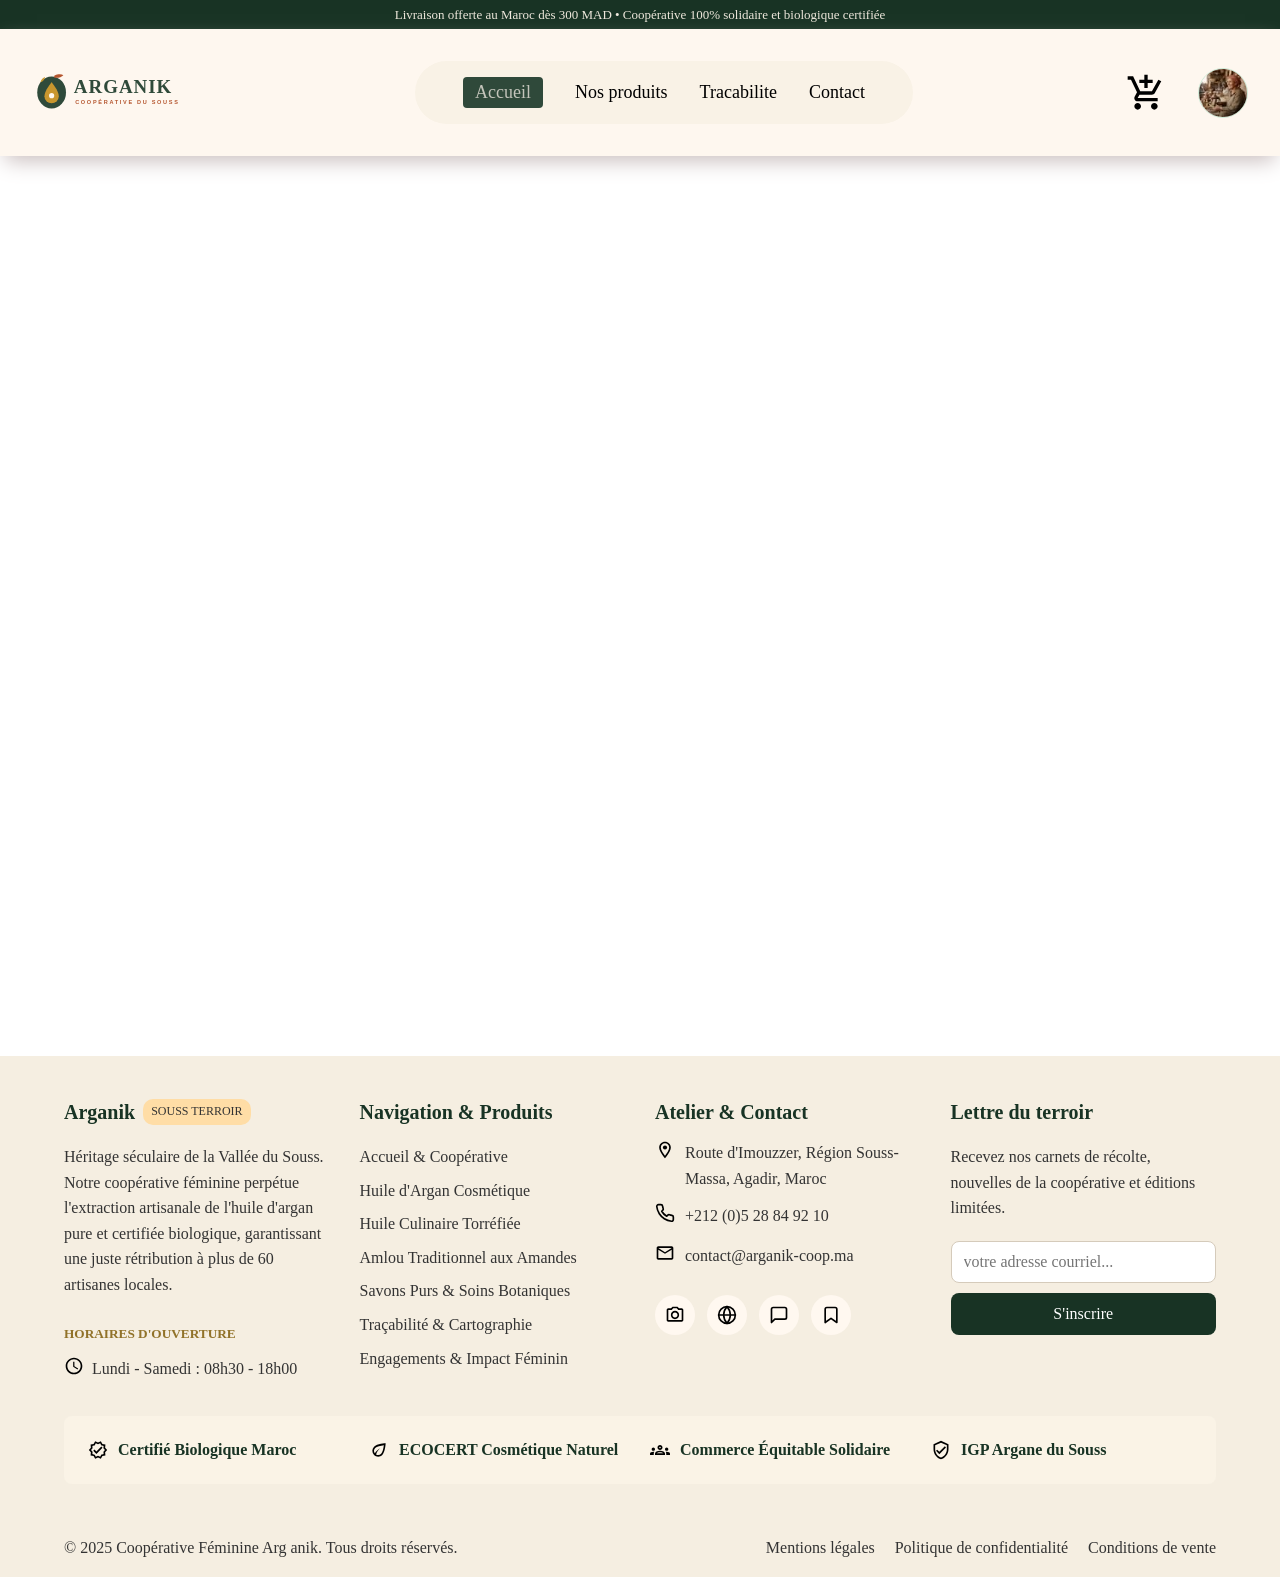
==== index.html @ 084a6b92 "Merge remote-tracking branch 'origin/develop' into feat/contact" ====
<!DOCTYPE html>
<html lang="en">

<head>
    <meta charset="UTF-8">
    <meta name="viewport" content="width=device-width, initial-scale=1.0">
    <title>ARGANIK</title>
    <link rel="stylesheet" href="/styles/style.css">
</head>

<body>
    <header>
        <p class="pub">Livraison offerte au Maroc dès 300 MAD • Coopérative 100% solidaire et biologique certifiée
        </p>
        <nav class="Navigation principale">

            <div class="logo"><a href="index.html"><img src="imgs/logo/arganik-logo.svg" alt="arganik-logo"></a>
            </div>
            <img class="btn-menu" src="icones/burgerMenu.png" alt="menu"></button>
            <ul class="menuPhone">
                <li class="lien-actif">Accueil</li>
                <li>Nos produits</li>
                <li>Tracabilite</li>
                <li>Contact</li>
            </ul>
            <ul class="menu">
                <li class="lien-actif">Accueil</li>
                <li>Nos produits</li>
                <li>Tracabilite</li>
                <li>Contact</li>
            </ul>
            <div class="nav-actions">
                <img class="painer" src="/icones/ajout-panier.svg" alt="panier">
                <img src="imgs/divers/avatar-utilisateur.jpg" alt="avatar-utilisateur" class="profile"></span>
            </div>
        </nav>
    </header>
    <main class="main-content">

    </main>














    <footer class="footer">
        <div class="parent">
            <div class="content-hero-footer">
                <div class="article-foot">
                    <div class="semi-hero-foot hero1 titre-article-foot">
                        <h3>Arganik</h3>
                        <span>SOUSS TERROIR</span>
                    </div>
                    <p>
                        Héritage séculaire de la Vallée du Souss. Notre coopérative féminine perpétue l'extraction
                        artisanale de l'huile d'argan pure et certifiée biologique, garantissant une juste rétribution à
                        plus de 60 artisanes locales.
                    </p>
                    <div class="article-pied">
                        <h5>HORAIRES D'OUVERTURE</h4>
                            <div class="footer-horaire">
                                <img src="./icones/horloge.svg" alt="horloge" class="icon">
                                <p>Lundi - Samedi : 08h30 - 18h00</p>
                            </div>
                    </div>
                </div>
                <div class="article-foot">
                    <div class="titre-article-foot">
                        <h3>Navigation & Produits</h3>
                    </div>
                    <ul>
                        <li>Accueil & Coopérative</li>
                        <li>Huile d'Argan Cosmétique</li>
                        <li>Huile Culinaire Torréfiée</li>
                        <li>Amlou Traditionnel aux Amandes</li>
                        <li>Savons Purs & Soins Botaniques</li>
                        <li>Traçabilité & Cartographie</li>
                        <li>Engagements & Impact Féminin</li>
                    </ul>
                </div>
                <div class="article-foot atelier-foot">
                    <div class="titre-article-foot">
                        <h3>Atelier & Contact</h3>
                    </div>
                    <div>
                        <span><img src="./icones/localisation.svg" alt="localisation" class="icon"></span>
                        <p>Route d'Imouzzer, Région Souss-Massa, Agadir, Maroc</p>
                    </div>
                    <div>
                        <span><img src="./icones/phone.svg" alt="telephone" class="icon"></span>
                        <p>+212 (0)5 28 84 92 10</p>
                    </div>
                    <div>
                        <span><img src="./icones/email.svg" alt="email" class="icon"></span>
                        <p>contact@arganik-coop.ma</p>
                    </div>
                    <ul class="article-pied icon-pied">
                        <li><img src="./icones/appareil-photo.svg" alt="appareil-photo"></li>
                        <li><img src="./icones/globe.svg" alt="monde"></li>
                        <li><img src="./icones/message-square.svg" alt="comment"></li>
                        <li><img src="./icones/save.svg" alt="enregistre"></li>
                    </ul>
                </div>
                <div class="article-foot">
                    <div class="titre-article-foot">
                        <h3>Lettre du terroir</h3>
                    </div>
                    <p>
                        Recevez nos carnets de récolte, nouvelles de la coopérative et éditions limitées.
                    </p>
                    <form class="form-footer article-pied">
                        <input type="text" name="text" id="text" placeholder="votre adresse courriel...">
                        <button>S'inscrire</button>
                    </form>
                </div>
            </div>
            <div class="content-medium">
                <div class="content-medium-content">
                    <img src="./icones/certifie.svg" alt="bouclier" class="icon">
                    <p>Certifié Biologique Maroc</p>
                </div>
                <div class="content-medium-content">
                    <img src="./icones/feuille-eco.svg" alt="feuille" class="icon">
                    <p>ECOCERT Cosmétique Naturel</p>
                </div>
                <div class="content-medium-content">
                    <img src="./icones/groupe.svg" alt="groupe" class="icon">
                    <p>Commerce Équitable Solidaire</p>
                </div>
                <div class="content-medium-content">
                    <img src="./icones/bouclier.svg" alt="certifier" class="icon">
                    <p>IGP Argane du Souss</p>
                </div>
            </div>
            <div class="content-pied">
                <div class="content-pied-haut">
                    © 2025 Coopérative Féminine Arg anik. Tous droits réservés.
                </div>
                <div class="content-pied-bas">
                    <p>Mentions légales</p>
                    <p>Politique de confidentialité</p>
                    <p>Conditions de vente</p>
                </div>
            </div>
        </div>
    </footer>
</body>
<script src="/script.js"></script>

</html>
---- styles/style.css ----
* {
    box-sizing: border-box;
    padding: 0;
    margin: 0;
    /* ne difinit pas un background-color ici car je me trouve un probleme de color dans le Footer  */
}

.pub {
    background-color: #183324;
    color: #eee8dc;
    text-align: center;
    font-size: small;
    padding-bottom: 0.5em;
    padding-top: 0.5em;

    @media (max-width:852px) {
        font-size: x-small;
    }
}

.Navigation {
    position: sticky;
    background-color: #fef7ef;
    display: flex;
    padding: 2em;
    justify-content: space-between;
    align-items: center;
    box-shadow: 0px 10px 20px -5px rgb(202, 191, 191);

    @media (max-width:845px) {
        padding: 1rem;
    }
}

.logo {
    align-self: center;

}

.logo>a>img {
    width: 170px;

    @media (max-width:852px) {
        width: 100px;
    }
}

.menu {
    background-color: #f9f2e6;
    padding: 1rem 3rem 1rem 3rem;
    display: flex;
    list-style-type: none;
    gap: 2rem;
    border-radius: 10rem;

    @media (max-width:632px) {
        display: none;
    }
}

.menu li {
    background-color: #f9f2e6;
    display: flex;
    align-items: center;
    font-size: large;

    @media (max-width:852px) {
        font-size: small;
    }
}

.menu .lien-actif {
    background-color: #2f493a;
    color: #c4c5bb;
    padding: 5px;
    padding-inline: 12px;
    border-radius: 4px;
}

.profile {
    border: 1px #ceead6 solid;
    width: 50px;
    border-radius: 50px;

    @media (max-width:852px) {
        width: 40px;
    }
}

nav div {
    display: flex;
    gap: 2rem;

    @media (max-width:852px) {
        gap: 1rem;
    }
}

div>img {
    width: 40px;

    @media (max-width:852px) {
        width: 20px;
    }
}

.menuPhone {
    list-style: none;
    text-align: start;
    display: none;
    background-color: #fef7ef;
    position: fixed;
    right: 20px;
    top: 90px;
}

.menuPhone>li {
    padding: 4px;
}

.menuPhone.active {
    display: block;
}

.nav-actions {
    @media (max-width:632px) {
        display: none;
    }
}

.btn-menu {
    display: none;

    @media (max-width:632px) {
        display: block;
        width: 30px;
        cursor: pointer;
    }

}




/* Footer ----------------------------------------------  */

.footer {
    width: 100%;
    background-color: #f5eee1;
    color: #333;
    padding: 40px 5% 20px;
}

.footer .parent {
    width: 100%;
    max-width: 1400px;
    margin: 0 auto;
}



.content-hero-footer {
    display: grid;
    grid-template-columns: repeat(4, minmax(0, 1fr));
    gap: 30px;
    width: 100%;
    line-height: 1.6;
}

.content-hero-footer .article-foot {
    min-width: 0;
}

.titre-article-foot {
    margin-bottom: 16px;
}

.titre-article-foot h3 {
    color: #183324;
    font-size: 20px;
}

.article-foot p {
    overflow-wrap: anywhere;
}



.content-hero-footer .article-foot .hero1 {
    display: flex;
    align-items: center;
    flex-wrap: wrap;
    gap: 8px;
    margin-bottom: 16px;
}

.hero1 h3 {
    color: #183324;
}

.content-hero-footer .article-foot .hero1 span {
    display: inline-block;
    background-color: #ffdda6;
    padding: 3px 8px;
    border-radius: 10px;
    font-size: 12px;
}


.article-pied {
    display: flex;
    flex-wrap: wrap;
    gap: 12px;
    margin-top: 25px;
}

.article-pied h5 {
    width: 100%;
    color: #917229;
}

.footer-horaire {
    display: flex;
    align-items: flex-start;
    gap: 8px;
}

.footer-horaire p {
    min-width: 0;
}



.article-foot ul {
    list-style: none;
}

.article-foot ul li {
    margin-bottom: 8px;
}


.atelier-foot div {
    display: flex;
    align-items: flex-start;
    gap: 10px;
    margin-bottom: 12px;
}

.atelier-foot span {
    flex-shrink: 0;
}

.atelier-foot p {
    overflow-wrap: anywhere;
}

.footer .icon {
    width: 20px;
    height: 20px;
    flex-shrink: 0;
}


.article-foot .icon-pied {
    display: flex;
    flex-wrap: wrap;
    gap: 12px;
}

.article-foot .icon-pied li {
    display: flex;
    align-items: center;
    justify-content: center;
    margin: 0;
    padding: 10px;
    background-color: #fff8f0;
    border-radius: 50%;
}

.article-foot .icon-pied img {
    display: block;
    width: 20px;
    height: 20px;
}



.article-foot .form-footer {
    display: flex;
    flex-direction: column;
    gap: 10px;
    margin-top: 20px;
}

.article-foot .form-footer input,
.article-foot .form-footer button {
    width: 100%;
    min-width: 0;
    height: 42px;
    border-radius: 8px;
    font: inherit;
}

.article-foot .form-footer input {
    padding: 0 12px;
    border: 1px solid #d5cbbb;
    background-color: #fff;
    outline: none;
    text-align: left;
}

.article-foot .form-footer input:focus {
    outline: 2px solid #183324;
    outline-offset: 2px;
}

.article-foot .form-footer button {
    border: none;
    background-color: #183324;
    color: white;
    cursor: pointer;
}

.article-foot .form-footer button:hover {
    background-color: #274b35;
}



.content-medium {
    display: grid;
    grid-template-columns: repeat(4, minmax(0, 1fr));
    gap: 20px;
    align-items: center;
    width: 100%;
    margin: 35px 0;
    padding: 24px;
    background-color: #faf3e6;
    border-radius: 8px;
}

.content-medium-content {
    display: flex;
    align-items: center;
    gap: 10px;
    color: #183324;
    font-weight: bold;
    min-width: 0;
}

.content-medium-content p {
    min-width: 0;
    overflow-wrap: anywhere;
}


.content-pied {
    display: flex;
    align-items: center;
    justify-content: space-between;
    flex-wrap: wrap;
    gap: 20px;
    width: 100%;
    padding-top: 20px;
}

.content-pied-haut {
    min-width: 0;
}

.content-pied-bas {
    display: flex;
    justify-content: flex-end;
    flex-wrap: wrap;
    gap: 12px 20px;
}

.content-pied-bas p {
    cursor: pointer;
}


@media (max-width: 1023px) {
    .content-hero-footer {
        grid-template-columns: repeat(2, minmax(0, 1fr));
        gap: 35px 25px;
    }

    .content-medium {
        grid-template-columns: repeat(2, minmax(0, 1fr));
    }

    .content-pied {
        align-items: flex-start;
        flex-direction: column;
    }

    .content-pied-bas {
        justify-content: flex-start;
    }
}



@media (max-width: 767px) {
    .footer {
        padding: 30px 5% 20px;
    }

    .content-hero-footer {
        grid-template-columns: minmax(0, 1fr);
        gap: 30px;
    }

    .content-hero-footer .article-foot {
        width: 100%;
    }

    .content-medium {
        grid-template-columns: minmax(0, 1fr);
        gap: 20px;
        margin: 30px 0;
        padding: 20px;
    }

    .content-pied-bas {
        flex-direction: column;
        gap: 12px;
    }
}


@media (max-width: 479px) {
    .footer {
        padding: 25px 16px 20px;
    }

    .content-hero-footer {
        gap: 25px;
    }

    .titre-article-foot h3 {
        font-size: 18px;
    }

    .content-medium {
        padding: 16px;
    }

    .content-medium-content {
        align-items: flex-start;
        font-size: 14px;
    }

    .content-pied {
        font-size: 13px;
    }

    .article-foot .icon-pied {
        gap: 10px;
    }
}


/* main */

.main-content {
    height: 100vh;
}
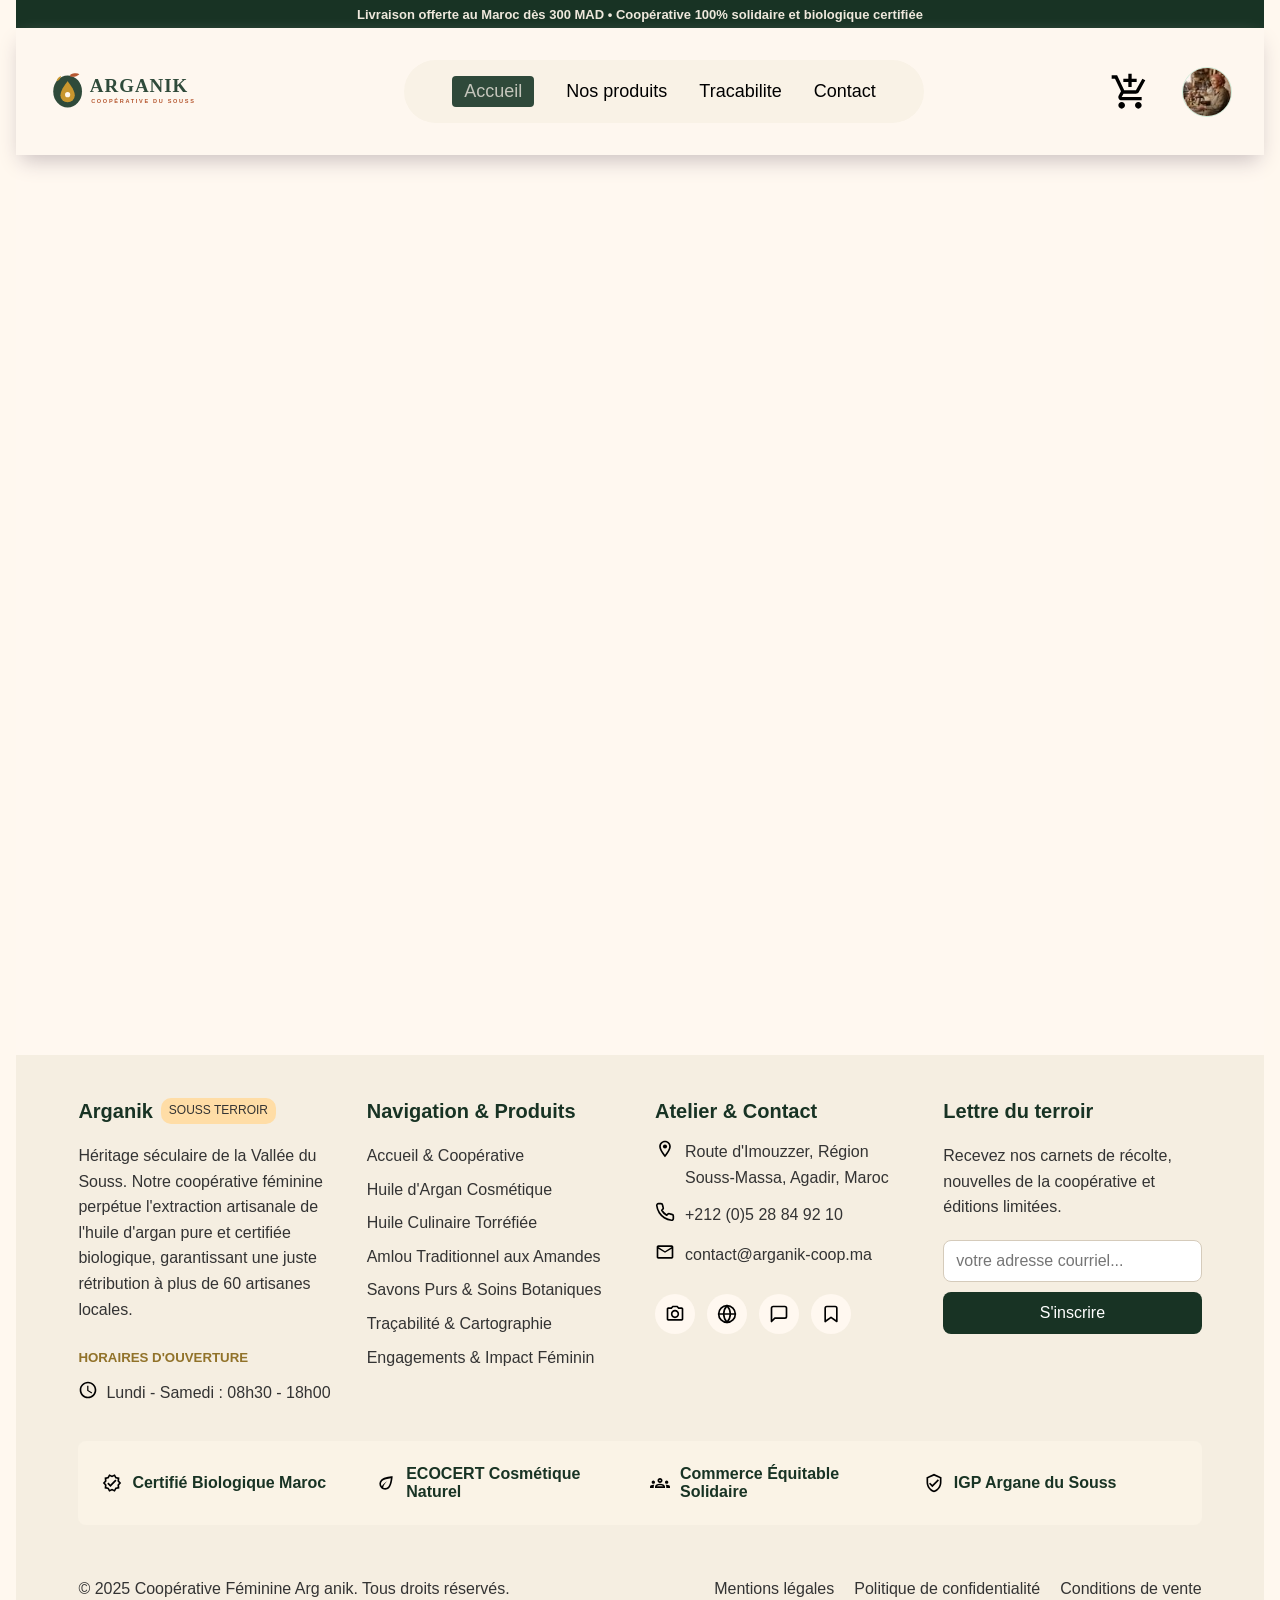
==== commit a24156e9: "Merge pull request #8 from usefexe/feat/produit Feat/produit" ====
--- a/index.html
+++ b/index.html
@@ -22,6 +22,8 @@
                 <li>Nos produits</li>
                 <li>Tracabilite</li>
                 <li>Contact</li>
+                <li>Profile</li>
+                <li>Panier</li>
             </ul>
             <ul class="menu">
                 <li class="lien-actif">Accueil</li>
--- a/styles/style.css
+++ b/styles/style.css
@@ -2,13 +2,25 @@
     box-sizing: border-box;
     padding: 0;
     margin: 0;
+    font-family: "Playfair Display", serif;
+    font-family: "Plus Jakarta Sans", sans-serif;
     /* ne difinit pas un background-color ici car je me trouve un probleme de color dans le Footer  */
+}
+
+body {
+    background-color: #fff8ef;
+    ;
+    display: flex;
+    padding-inline: 1rem;
+    flex-direction: column;
 }
 
 .pub {
     background-color: #183324;
     color: #eee8dc;
     text-align: center;
+    font-family: "Plus Jakarta Sans", sans-serif;
+    font-weight: 600;
     font-size: small;
     padding-bottom: 0.5em;
     padding-top: 0.5em;
@@ -20,6 +32,9 @@
 
 .Navigation {
     position: sticky;
+    font-family: "Plus Jakarta Sans", sans-serif;
+    font-weight: 500;
+    top: 0;
     background-color: #fef7ef;
     display: flex;
     padding: 2em;
@@ -107,6 +122,7 @@
 .menuPhone {
     list-style: none;
     text-align: start;
+    font-family: "Plus Jakarta Sans", sans-serif;
     display: none;
     background-color: #fef7ef;
     position: fixed;
@@ -140,7 +156,862 @@
 }
 
 
-
+/*styleing of produit.html*/
+main {
+    display: grid;
+    grid-template-columns: 1fr 1fr;
+    padding-inline: 1rem;
+    background-color: #fff8f0;
+}
+
+.link {
+    background-color: #fff8f0;
+}
+
+.link>ol {
+    padding: 1rem;
+    display: flex;
+    font-size: small;
+    font-family: "Plus Jakarta Sans", sans-serif;
+    font-weight: 800;
+    flex-wrap: wrap;
+    align-items: center;
+    list-style: none;
+    gap: 2rem;
+}
+
+.link>ol>li {
+    display: inline-flex;
+    align-items: center;
+}
+
+.link>ol>li>a {
+    color: #2d4436;
+    text-decoration: inherit;
+    cursor: pointer;
+    display: inline-flex;
+    align-items: center;
+    gap: 1px;
+}
+
+.link>ol>li>img {
+    width: 5px;
+    height: auto;
+    display: block;
+}
+
+.link li:not(:last-child)::after {
+    content: "/";
+    color: #95a5a6;
+    font-size: 16px;
+    pointer-events: none;
+    margin-left: 0.3rem;
+}
+
+.image-de-produit {
+    display: flex;
+    width: 100%;
+    flex-direction: column;
+    padding: 1rem;
+    padding-inline: 1.5rem;
+
+}
+
+.argane-img {
+    object-fit: cover;
+    width: 86%;
+    height: 600px;
+    border-radius: 8px;
+}
+
+.image-de-produit .first {
+    display: flex;
+    position: absolute;
+    top: 240px;
+    left: 48px;
+    justify-content: space-evenly;
+    background-color: #e8e7e5;
+    align-items: center;
+    font-size: small;
+    font-family: "Plus Jakarta Sans", sans-serif;
+    font-weight: bold;
+    width: 10rem;
+    padding: 4px;
+    border-radius: 5rem;
+}
+
+.image-de-produit div>.starImg {
+    background-color: #e8e7e5;
+    width: 20px;
+}
+
+.produits {
+    margin-bottom: 3rem;
+    background-color: #fff8ef;
+}
+
+.produits>.image-de-produit>button {
+    position: relative;
+    display: flex;
+    align-items: center;
+    justify-content: center;
+    margin: 0;
+    padding: 10px;
+    bottom: 50px;
+    left: 480px;
+    background-color: white;
+    font-size: xx-small;
+    width: 2.4rem;
+    border-radius: 50%;
+    border: none;
+}
+
+.produits>.image-de-produit>button>img {
+    width: 20px;
+    background-color: white;
+}
+
+article>div {
+    font-size: small;
+    font-family: "Plus Jakarta Sans", sans-serif;
+    display: flex;
+    justify-content: flex-start;
+    gap: 0.5rem;
+    padding: 0.5em;
+}
+
+article>div>#tag {
+    padding: 2px;
+    padding-inline: 10px;
+    background-color: #e8e4db;
+    color: #304739;
+    border-radius: 10px;
+}
+
+article>div>#tag--primary {
+    padding: 2px;
+    padding-inline: 10px;
+    background-color: #ebe0cb;
+    color: #886615;
+    border-radius: 10px;
+}
+
+article>div>#tag--highlight {
+    padding: 2px;
+    padding-inline: 10px;
+    background-color: #e8e4db;
+    color: #1d3829;
+    border-radius: 10px;
+}
+
+article>h1 {
+    font-family: "Playfair Display", serif;
+    color: #183324;
+    padding: 0.5rem;
+    padding-top: 2rem;
+    font-size: 45px;
+}
+
+.rating {
+    display: flex;
+    align-items: center;
+}
+
+article>.rating {
+    display: flex;
+    gap: 1rem;
+}
+
+article>.rating>p {
+    font-family: "Plus Jakarta Sans", sans-serif;
+    font-size: medium;
+    color: #1a3425;
+    text-decoration: underline;
+}
+
+article>.rating>span {
+    padding: 3px;
+    border-radius: 50%;
+    background-color: #c1c8c1;
+}
+
+article>.rating>article>.rating>img {
+    width: 20px;
+}
+
+article>.rating>div>.etoile {
+    display: inline-block;
+    width: 20px;
+    height: 20px;
+    flex-shrink: 0;
+    width: 22px;
+    background-color: #886615;
+    -webkit-mask: url('/icones/etoile.svg') no-repeat center / contain;
+    mask: url('/icones/etoile.svg') no-repeat center / contain;
+}
+
+article>.rating>div>.etoile-demi {
+    display: inline-block;
+    width: 20px;
+    height: 20px;
+    flex-shrink: 0;
+    width: 22px;
+    background-color: #886615;
+    -webkit-mask: url('/icones/etoile-demi.svg') no-repeat center / contain;
+    mask: url('/icones/etoile-demi.svg') no-repeat center / contain;
+}
+
+article>.rating>div>.feuille-eco {
+    background-color: #1a3425;
+    -webkit-mask: url('/icones/feuille-eco.svg') no-repeat center / contain;
+    mask: url('/icones/feuille-eco.svg') no-repeat center / contain;
+}
+
+article>.rating>div {
+    display: flex;
+    justify-content: start;
+}
+
+article>.rating>div>p {
+    font-weight: 600;
+    font-size: medium;
+}
+
+.produits>article>.prix-card {
+    display: flex;
+    flex-direction: column;
+    margin-top: 1rem;
+    padding-inline: 1rem;
+    padding-top: 1rem;
+    padding-bottom: 1rem;
+    background-color: #f4ede1;
+    max-width: 40rem;
+    border-radius: 5%;
+}
+
+.produits>article>.prix-card>.prix-number {
+    display: flex;
+    justify-content: space-between;
+}
+
+.produits>article>.prix-card>.prix-number>div {
+    display: flex;
+    gap: 0.3rem;
+}
+
+.produits>article>.prix-card>.prix-number>div>h3 {
+    font-family: "Playfair Display", serif;
+    align-self: flex-end;
+    font-size: 40px;
+    color: #183324;
+}
+
+.produits>article>.prix-card>.prix-number>div>p {
+    font-size: 18px;
+    align-self: flex-end;
+}
+
+.produits>article>.prix-card>.prix-number>div>span+p {
+    font-size: 15px;
+}
+
+.produits>article>.prix-card>.prix-number>.stock>span {
+    display: inline-flex;
+    padding: 4px;
+    background-color: #183324;
+    border-radius: 50%;
+}
+
+.produits>article>.prix-card>.prix-number>.stock {
+    gap: 0.5rem;
+    display: inline-flex;
+    padding: 1rem;
+
+    border-radius: 40%;
+    display: flex;
+    align-items: center;
+    background-color: #cae9d4;
+}
+
+.produits>article>.prix-card>p {
+    font-weight: 600;
+    font-size: 15px;
+}
+
+article>p {
+    font-size: 21px;
+    margin-top: 1rem;
+    margin-bottom: 1rem;
+    max-width: 37rem;
+    line-height: 2rem;
+}
+
+.selected-capacity {
+    display: flex;
+    justify-content: space-between;
+    padding-right: 3.5rem;
+    font-size: small;
+}
+
+.selected-capacity>p {
+    font-weight: bold;
+    color: #1a3526;
+}
+
+.selected-capacity>p+p {
+    color: #7e5a04;
+}
+
+article>.volume-picker {
+    text-align: center;
+    font-size: medium;
+    font-weight: 600;
+    display: grid;
+    grid-template-columns: repeat(3, 1fr);
+}
+
+.prix-card {
+    font-weight: 300;
+}
+
+article>.volume-picker>div {
+    background-color: #f9f2e6;
+    display: flex;
+    flex-direction: column;
+    gap: 4px;
+    color: #201d16;
+    padding: 1rem;
+    border-radius: 8px;
+}
+
+article>.volume-picker>#line-active {
+    color: #93b09c;
+    background-color: #2f493a;
+}
+
+article>.zone-achat {
+    display: grid;
+    grid-template-columns: repeat(2, 20em 1fr);
+    grid-template-rows: repeat(2, 1fr);
+}
+
+article>.zone-achat>.quantity-input {
+    display: flex;
+    justify-content: space-between;
+    gap: 2rem;
+    align-items: center;
+    padding: 0.8rem;
+    border-radius: 8px;
+}
+
+article>.zone-achat>.quantity-input {
+    font-size: medium;
+    background-color: #f9f2e6;
+    display: flex;
+    align-items: center;
+}
+
+.quantity-input>img,
+.quick-buy-btn>img,
+.livraison>img,
+.verre-anti-UV>img,
+.impact-solidaire>img {
+    width: 30px;
+}
+
+article>.zone-achat>.purchase-button {
+    font-weight: 400;
+    grid-column: 3 span;
+    background-color: #2f493a;
+    color: #90ad99;
+    display: flex;
+    align-items: center;
+    justify-content: center;
+    gap: 1rem;
+    font-size: medium;
+    border-radius: 8px;
+}
+
+article>.zone-achat>.purchase-button>img {
+    width: 25px;
+}
+
+.quick-buy-btn {
+    display: flex;
+    align-items: center;
+    font-weight: 600;
+    font-size: medium;
+    justify-content: center;
+    gap: 1em;
+    grid-column: 4 span;
+    background-color: #ede6db;
+    border-radius: 8px;
+    margin-top: 0.5em;
+}
+
+.carte-argument {
+    margin-top: 1.2rem;
+    grid-column: span 4;
+    display: grid;
+    column-gap: 1rem;
+    grid-template-columns: repeat(3, 1fr);
+}
+
+.carte-argument>.livraison {
+    background-color: #f9f2e6;
+    font-weight: 600;
+    color: #26231b;
+    font-size: small;
+    padding-top: 1rem;
+    padding-bottom: 1rem;
+    display: flex;
+    align-items: center;
+    justify-content: center;
+    gap: 0.5rem;
+    border-radius: 8px;
+}
+
+.carte-argument>.livraison>div>p+p,
+.carte-argument>.verre-anti-UV>div>p+p,
+.carte-argument>.impact-solidaire>div>p+p {
+    color: #b6b2aa;
+}
+
+.carte-argument>.verre-anti-UV {
+    background-color: #f9f2e6;
+    font-weight: 600;
+    color: #26231b;
+    font-size: small;
+    padding: 1rem;
+    display: flex;
+    align-items: center;
+    justify-content: center;
+    gap: 0.5rem;
+    border-radius: 8px;
+}
+
+.carte-argument>.impact-solidaire {
+    background-color: #f9f2e6;
+    font-weight: 600;
+    color: #26231b;
+    font-size: small;
+    padding: 1rem;
+    display: flex;
+    align-items: center;
+    justify-content: center;
+    gap: 0.5rem;
+    border-radius: 8px;
+}
+
+.image-de-produit>.gallery-card {
+    width: inherit;
+    max-width: 100px;
+    position: relative;
+    top: 1px;
+    left: 0px;
+}
+
+.image-de-produit>.gallery-card>img {
+    object-fit: cover;
+    width: 130px;
+    height: 120px;
+    border-radius: 8px;
+    opacity: 0.5;
+}
+
+.gallery-card>.hoverImg {
+    border: 2px #2f493a solid;
+    opacity: 0.8;
+}
+
+.passeport-terroir {
+    padding-left: 1rem;
+    margin-top: 1rem;
+    width: 34rem;
+    background-color: #e7e7e7;
+    display: grid;
+    grid-template-columns: 1fr;
+    grid-template-rows: repeat(3, 1fr);
+    border-radius: 12px;
+}
+
+.passeport-para {
+    display: flex;
+    justify-content: space-between;
+    grid-column: 1/1;
+}
+
+.passeport-para>p {
+    align-self: center;
+    padding: 4px;
+    border-radius: 12px;
+    background-color: #a7a7a7;
+    color: #222222;
+}
+
+.bloc-critere {
+    display: grid;
+    font-size: small;
+    grid-template-columns: repeat(2, 1fr);
+    gap: 1rem;
+    grid-column: 1/1;
+    grid-row: 2/2;
+}
+
+.bloc-critere>div>p+p {
+    color: #8a8a8a;
+}
+
+.passeport-para>div {
+    display: flex;
+    gap: 0.2rem;
+    align-items: center;
+    font-size: small;
+}
+
+.passeport-para>div>img {
+    width: 20px;
+}
+
+.meta-footer {
+    position: relative;
+    display: flex;
+    justify-content: space-between;
+    align-items: center;
+    width: 100%;
+    padding-right: 80px;
+    overflow: hidden;
+    font-size: small;
+}
+
+.meta-footer__link {
+    display: flex;
+    align-items: center;
+    gap: 8px;
+    text-decoration: none;
+    color: #000000;
+    font-weight: 500;
+}
+
+.star {
+    position: absolute;
+    bottom: -30px;
+    right: -5px;
+    width: 120px;
+    height: 120px;
+    opacity: 0.12;
+    pointer-events: none;
+    z-index: 1;
+}
+
+.meta-footer__source,
+.meta-footer__link {
+    position: relative;
+    z-index: 2;
+}
+
+.guide-accordion {
+    border-radius: 8px;
+    margin-bottom: 3rem;
+    padding-top: 2rem;
+    padding-bottom: 2rem;
+    padding-inline: 2rem;
+    background-color: #f9f2e6;
+}
+
+.guide-accordion>p,
+.feedback-grid>div>p,
+.header-titles>p {
+    margin-bottom: 0.8rem;
+    color: #815d09;
+    font-size: 12px;
+    font-weight: 600;
+    font-family: "Plus Jakarta Sans", sans-serif;
+}
+
+.guide-accordion>h4,
+.feedback-grid>div>h4,
+.header-titles>h4 {
+    color: #183324;
+    font-size: medium;
+    font-weight: 600;
+    font-family: "Plus Jakarta Sans", sans-serif;
+}
+
+.accordion-content {
+    display: grid;
+    grid-template-rows: 70px 50px 1fr;
+    background-color: #e1e1e1;
+    margin-top: 2rem;
+    border-radius: 12px;
+    padding-inline: 1rem;
+}
+
+.accordion-button {
+    padding-inline: 1rem;
+    display: flex;
+    align-items: center;
+    justify-content: space-between;
+}
+
+.accordion-button>div {
+    font-weight: 600;
+    display: flex;
+    gap: 0.3rem;
+    line-height: 1;
+}
+
+.accordion-content>p {
+    padding-left: 1rem;
+    font-family: "Plus Jakarta Sans", sans-serif;
+    width: 62rem;
+    color: #616161;
+}
+
+.cards-grid {
+    display: grid;
+    grid-template-columns: repeat(3, 1fr);
+    gap: 1rem;
+    padding: 1rem;
+}
+
+.cards-grid>div {
+    padding: 1.2rem;
+    background-color: #ffffff;
+    border-radius: 8px;
+    margin-bottom: 1rem;
+}
+
+.cards-grid>div>h5 {
+    font-size: medium;
+    margin-bottom: 1rem;
+}
+
+.accordion-item {
+    display: flex;
+    flex-direction: column;
+    gap: 1rem;
+    background-color: #e1e1e1;
+}
+
+.accordion-header {
+    display: flex;
+    justify-content: space-between;
+    margin-top: 1rem;
+    background-color: #e1e1e1;
+    padding: 1rem;
+    padding-left: 2rem;
+    border-radius: 12px;
+}
+
+.accordion-header>div {
+    display: flex;
+    align-items: center;
+    gap: 0.3rem;
+}
+
+.feedback-grid {
+    display: flex;
+    justify-content: space-between;
+    padding: 2rem;
+}
+
+#depose-comment {
+    display: flex;
+    align-items: center;
+    gap: 0.4rem;
+    background: #ede6db;
+    padding: 0.3rem;
+    border-radius: 12px;
+}
+
+#depose-comment>i {
+    padding-left: 0.3rem;
+}
+
+#depose-comment>p {
+    margin-bottom: 0;
+    padding-inline: 0.4rem;
+    color: #2a4234;
+    align-self: center;
+    font-size: small;
+    font-weight: 600;
+}
+
+.reviews-grid {
+    display: flex;
+    gap: 1rem;
+    flex-direction: row;
+    margin-bottom: 4rem;
+}
+
+.review-card {
+    background-color: #f9f2e6;
+    display: grid;
+    grid-template-rows: 40px 50px 120px;
+    padding-inline: 2rem;
+    border-radius: 12px;
+    padding-bottom: 1rem;
+    padding-top: 1rem;
+}
+
+.review-card>#five-star {
+    display: flex;
+    align-items: center;
+    justify-content: space-between;
+}
+
+.review-card>#five-star>div {
+    color: #7c5700;
+}
+
+.review-card>h4 {
+    font-size: x-large;
+    font-family: "Playfair Display", serif;
+}
+
+.review-card>p {
+    width: 23rem;
+}
+
+.review-card-footer {
+    display: flex;
+    justify-content: space-between;
+    background-color: #f6efe3;
+    padding: 1rem;
+    border-radius: 12px;
+}
+
+.profil-reviews {
+    display: flex;
+    align-items: center;
+    gap: 0.4rem;
+}
+
+#achat {
+    align-self: center;
+    background-color: #cae9d4;
+    color: #405c4a;
+    font-size: x-small;
+    display: flex;
+    align-items: center;
+    gap: 0.4rem;
+    border-radius: 24px;
+    padding: 0.4rem;
+}
+
+.profil-reviews>span {
+    padding: 1rem;
+    background-color: #ffdda7;
+    color: #33230a;
+    border-radius: 50%;
+}
+
+.profil-reviews>div>h5 {
+    font-size: medium;
+}
+
+.profil-reviews>div>p {
+    font-size: x-small;
+}
+
+.related-products-header {
+
+    padding-inline: 1rem;
+    display: flex;
+    justify-content: space-between;
+}
+
+.header-titles {
+    display: flex;
+    flex-direction: column;
+    gap: 0.3rem;
+}
+
+.catalog-link {
+    align-items: center;
+    display: flex;
+    gap: 0.7rem;
+}
+
+.related-products-section {
+    display: grid;
+    grid-template-rows: 100px 1fr;
+    margin-bottom: 5rem;
+}
+
+.products-grid {
+    display: flex;
+    justify-content: space-around;
+}
+
+.product-grid {
+    position: inherit;
+    margin-top: 2rem;
+    display: flex;
+    flex-direction: column;
+}
+
+.product-grid>span {
+    position: absolute;
+    left: 23px;
+    top: 167rem;
+    font-size: x-small;
+    font-weight: 600;
+    padding: 0.2rem;
+    border-radius: 12px;
+    background-color: #a7b6cf;
+    color: #384760;
+}
+
+.product-grid>img {
+    object-fit: cover;
+    width: 300px;
+    height: 240px;
+    border-radius: 12px 12px 0px 0px;
+}
+
+.product-info {
+    background-color: #e7e7e7;
+    display: grid;
+    grid-template-rows: 50px 1fr 1fr 1fr;
+    width: 300px;
+    padding-inline: 1rem;
+    padding-bottom: 1rem;
+    border-radius: 0px 0px 12px 12px;
+}
+
+.product-info>p {
+    font-size: 15px;
+    font-weight: 300;
+    align-self: center;
+}
+
+.product-info>h3 {
+    padding: 0.2rem;
+    font-family: "Playfair Display", serif;
+}
+
+.product-info>.prix-info {
+    display: flex;
+    justify-content: space-between;
+    align-items: center;
+    border-radius: 12px 12px 12px  12px;
+}
+
+.product-info>.prix-info>span {
+    align-self: center;
+    background-color: #3a3a3a;
+    color: #a2a2a2;
+    padding: 0.6rem;
+    border-radius: 50%;
+}
+
+.product-info>.prix-info>p {
+    font-weight: 800;
+    font-size: medium;
+
+}
 
 /* Footer ----------------------------------------------  */
 
@@ -156,8 +1027,6 @@
     max-width: 1400px;
     margin: 0 auto;
 }
-
-
 
 .content-hero-footer {
     display: grid;
@@ -183,8 +1052,6 @@
 .article-foot p {
     overflow-wrap: anywhere;
 }
-
-
 
 .content-hero-footer .article-foot .hero1 {
     display: flex;
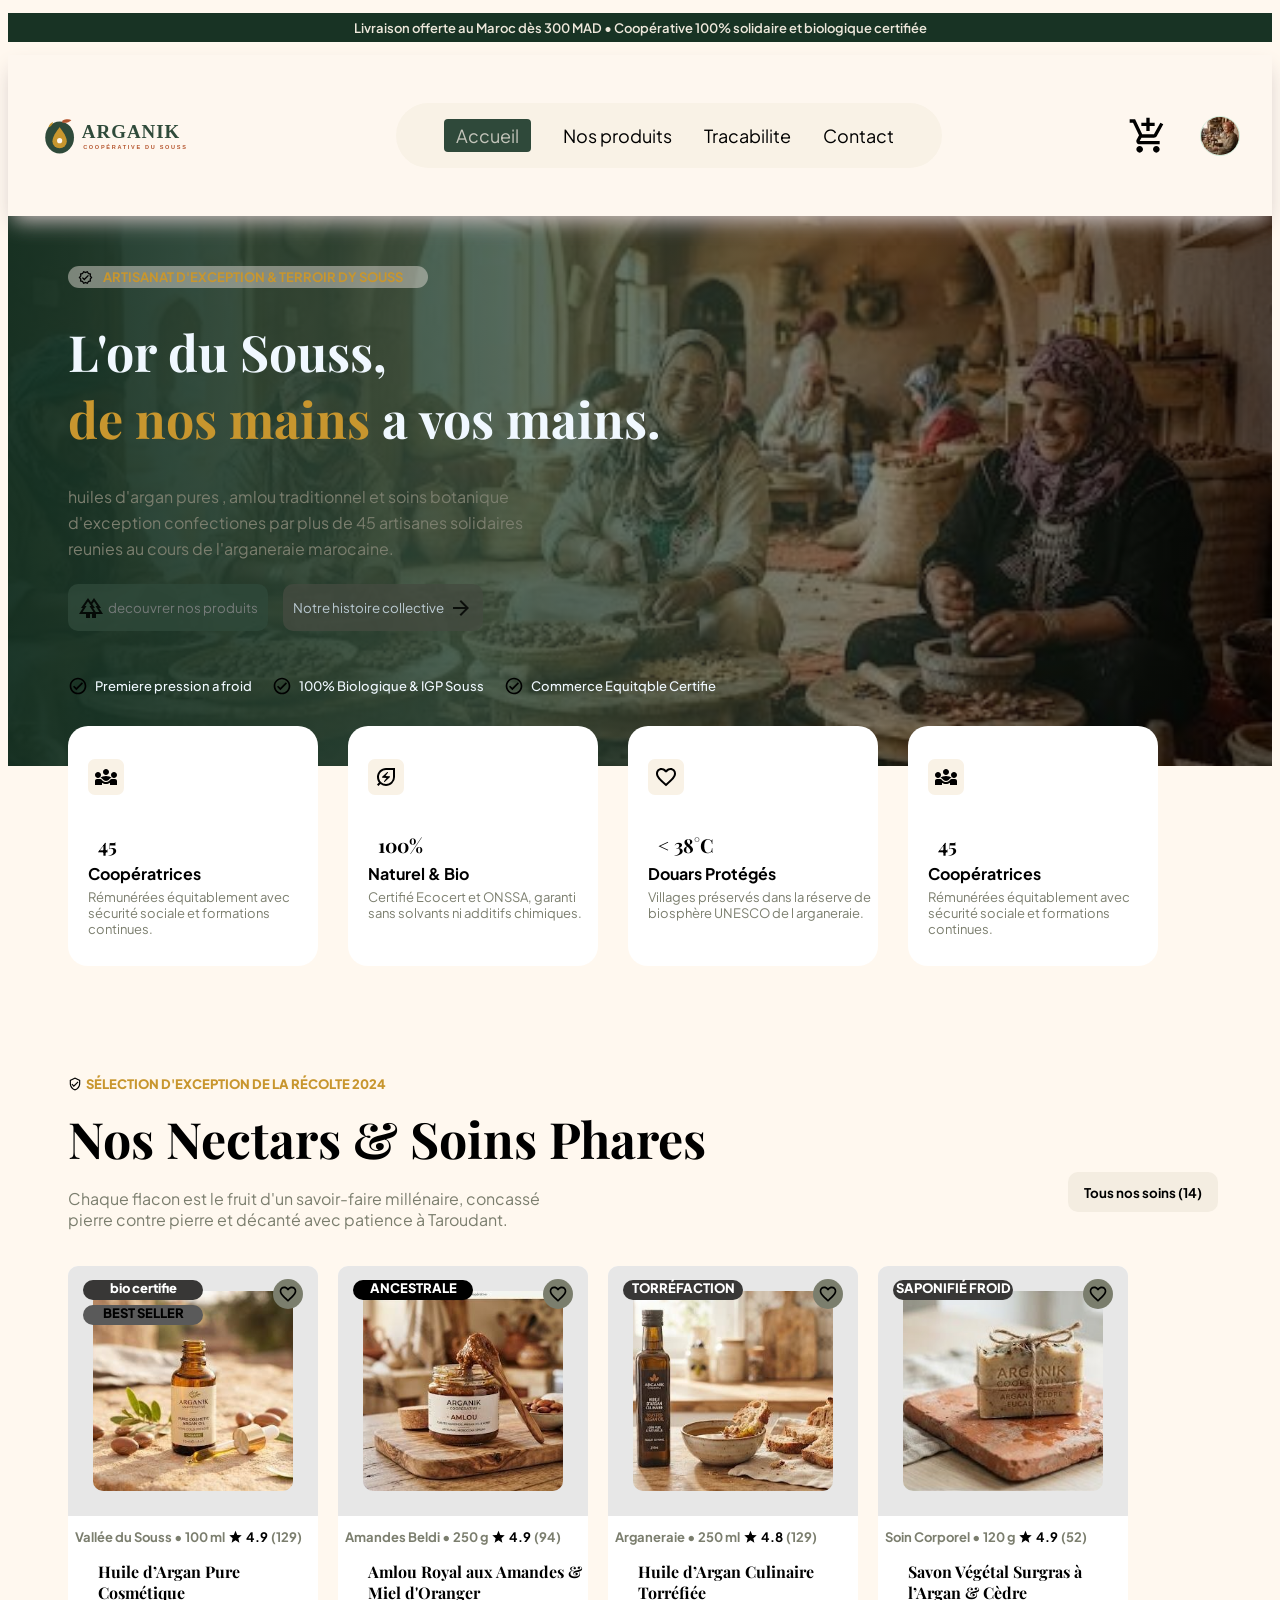
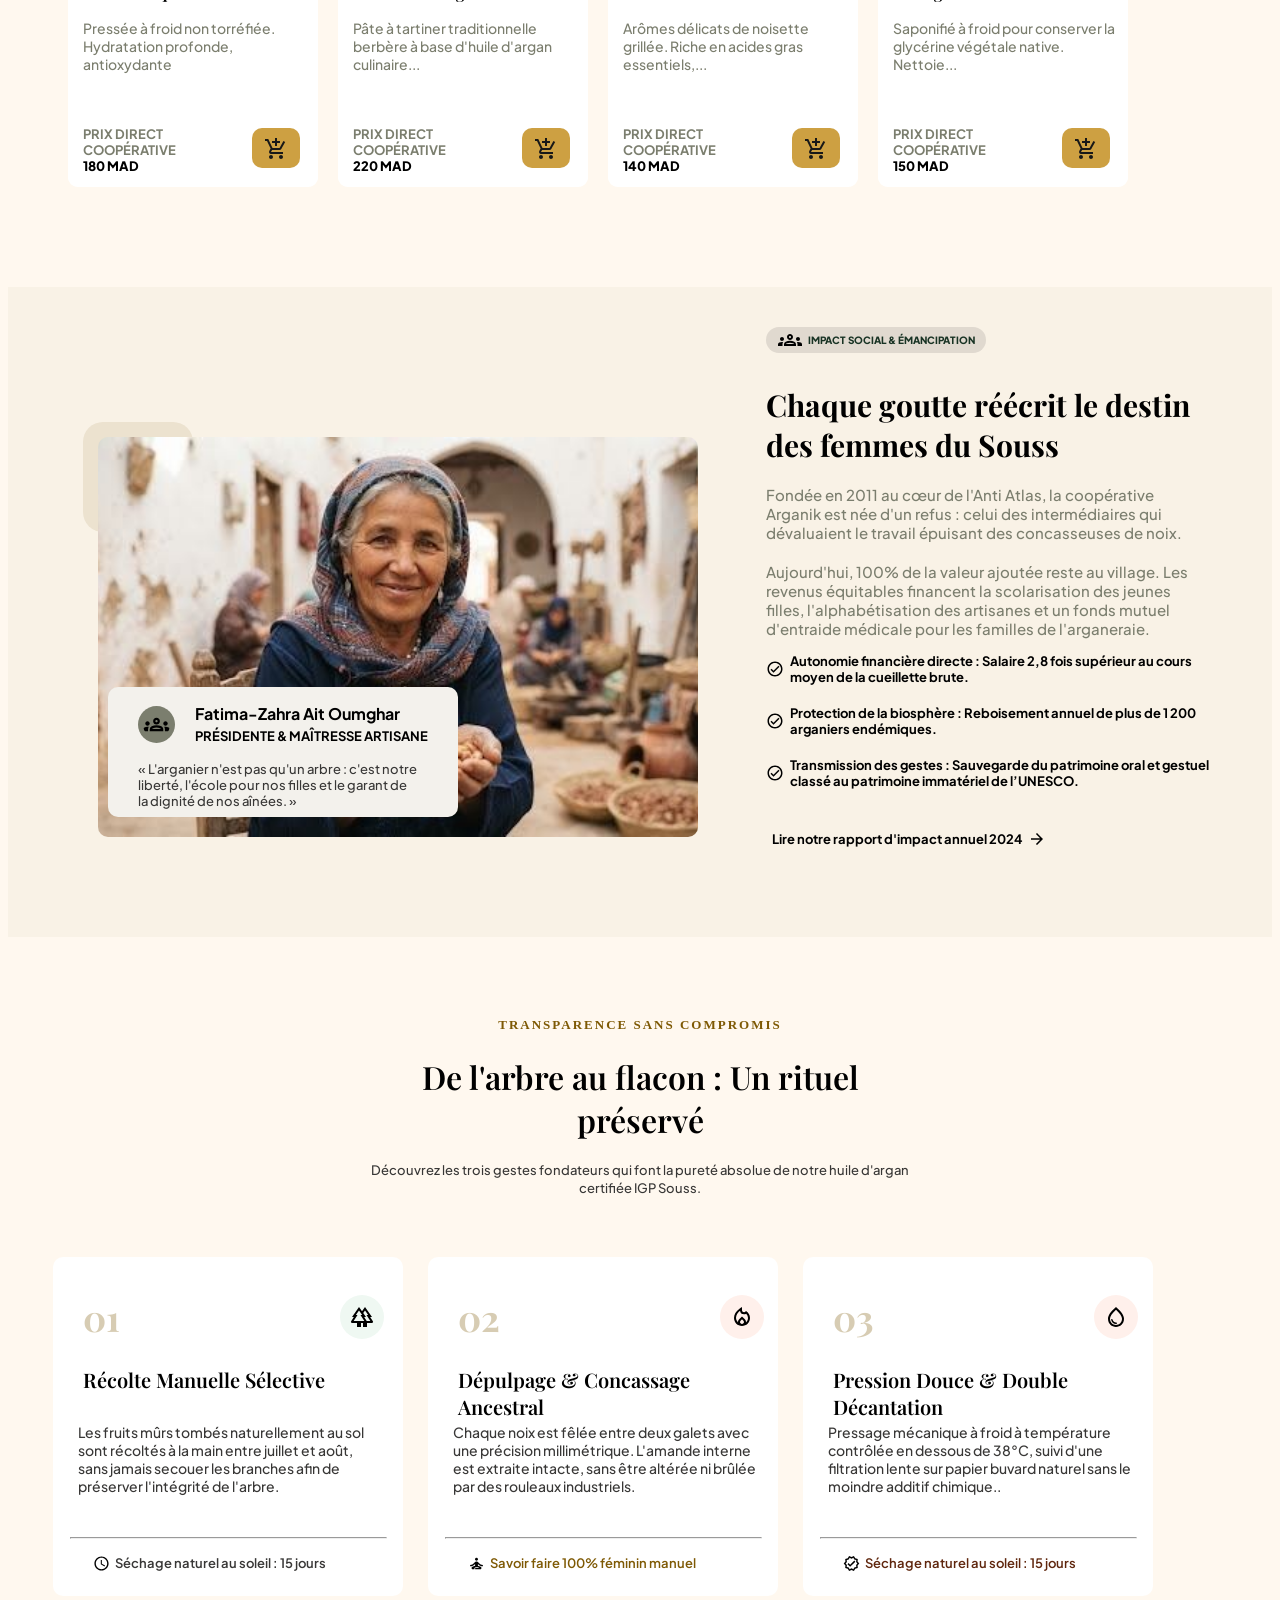
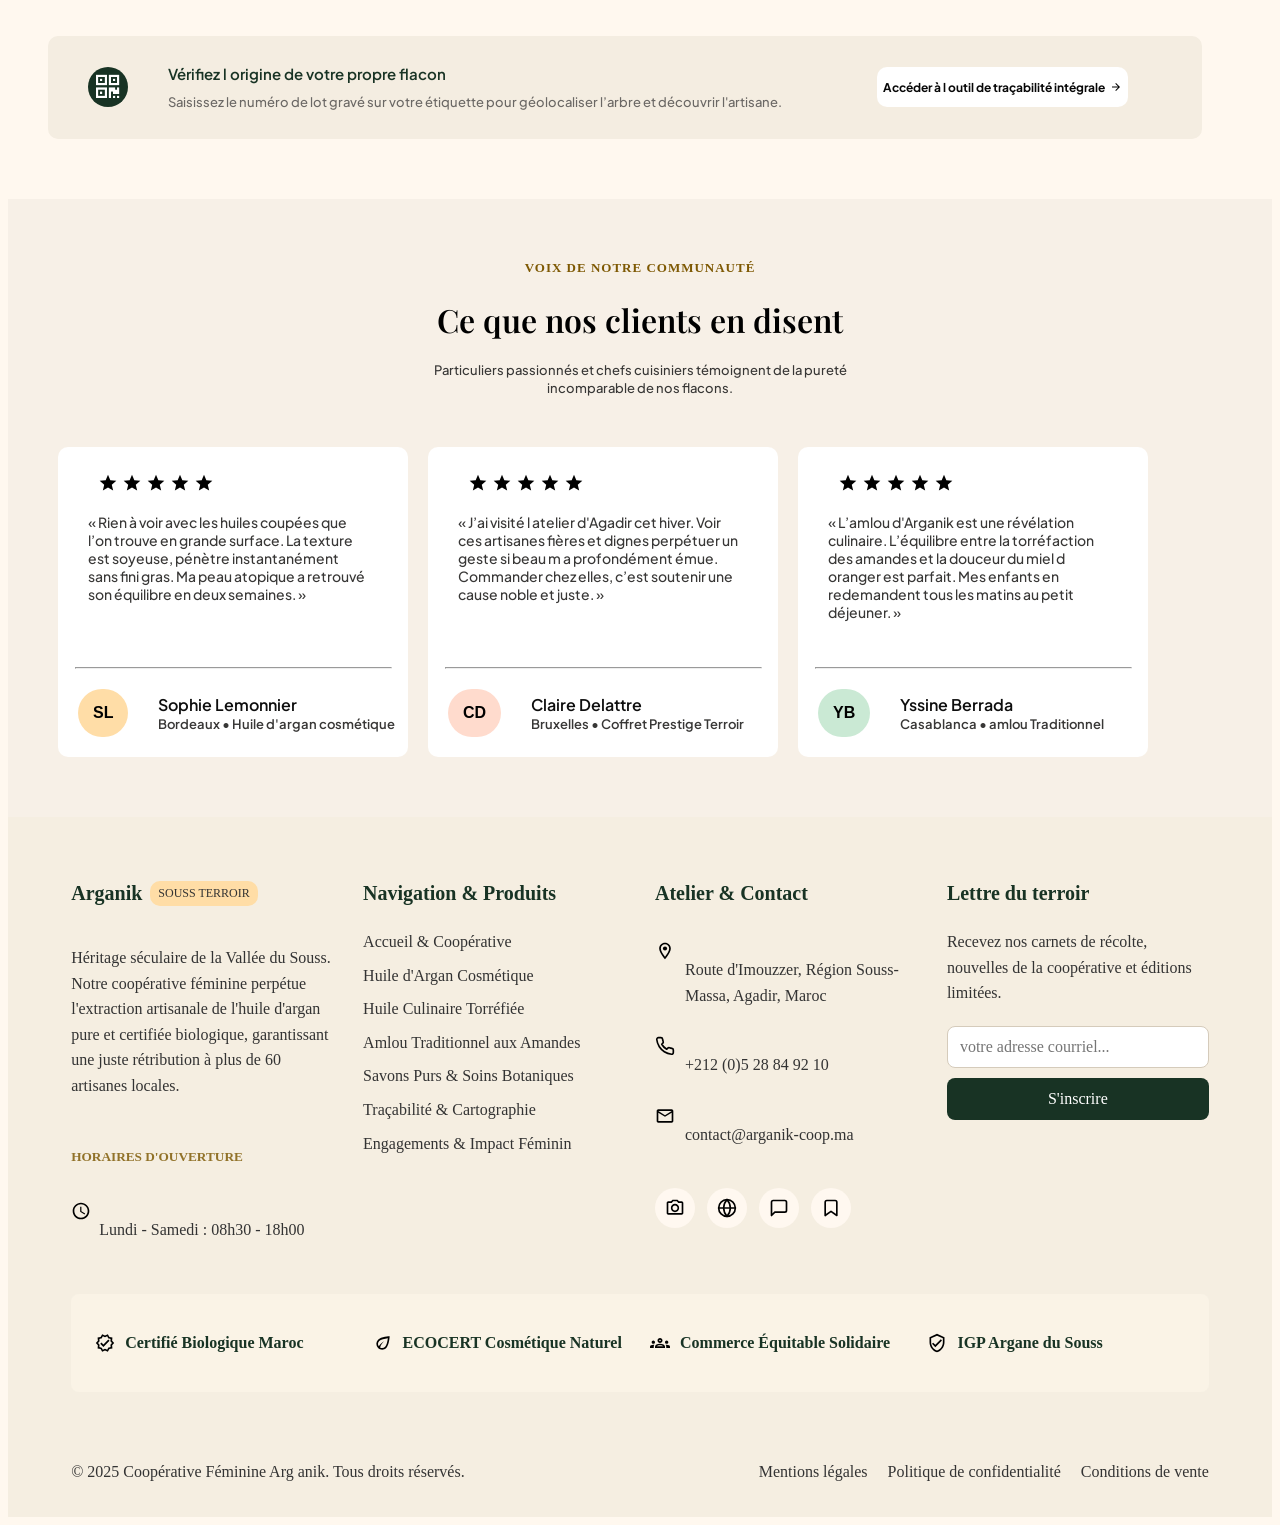
==== commit 00f474d8: "add header footer to acceuil page" ====
--- a/index.html
+++ b/index.html
@@ -2,14 +2,24 @@
 <html lang="en">
 
 <head>
-    <meta charset="UTF-8">
-    <meta name="viewport" content="width=device-width, initial-scale=1.0">
-    <title>ARGANIK</title>
-    <link rel="stylesheet" href="/styles/style.css">
+  <meta charset="UTF-8">
+  <meta name="viewport" content="width=device-width, initial-scale=1.0">
+  <title>Document</title>
+  <link rel="stylesheet" href="./styles/acceuil.css">
+  <link rel="preconnect" href="https://fonts.googleapis.com">
+  <link rel="preconnect" href="https://fonts.gstatic.com" crossorigin>
+  
+  <link
+    href="https://fonts.googleapis.com/css2?family=Alfa+Slab+One&family=Plus+Jakarta+Sans:ital,wght@0,200..800;1,200..800&display=swap"
+    rel="stylesheet">
+  <link href="https://fonts.googleapis.com/css2?family=Playfair+Display:ital,wght@0,400..900;1,400..900&display=swap"
+    rel="stylesheet">
+  <link rel="stylesheet" href="https://cdnjs.cloudflare.com/ajax/libs/font-awesome/4.7.0/css/font-awesome.min.css">
+
 </head>
 
 <body>
-    <header>
+  <header class="site-header">
         <p class="pub">Livraison offerte au Maroc dès 300 MAD • Coopérative 100% solidaire et biologique certifiée
         </p>
         <nav class="Navigation principale">
@@ -37,24 +47,371 @@
             </div>
         </nav>
     </header>
-    <main class="main-content">
-
-    </main>
-
-
-
-
-
-
-
-
-
-
-
-
-
-
-    <footer class="footer">
+  <main>
+  <section class="hero">
+    <span class="hbdg"><img src="./icones/certifie.svg" alt=""> ARTISANAT D'EXCEPTION & TERROIR DY SOUSS</span>
+    <H1>L'or du Souss,</H1>
+    <h1><span>de nos mains </span> a vos mains.</h1>
+    <div class="desc">
+      <p>huiles d'argan pures , amlou traditionnel et soins botanique</p>
+      <p>d'exception confectiones par plus de 45 artisanes solidaires</p>
+      <p>reunies au cours de l'arganeraie marocaine.</p>
+    </div>
+    <div class="but">
+      <button class="bone"> <img src="./icones/foret.svg" alt="">decouvrer nos produits </button>
+      <button class="btwo"> Notre histoire collective <img src="./icones/fleche-droite.svg" alt=""> </button>
+    </div>
+    <div class="padge">
+      <p><img src="./icones/coche-cercle.svg" alt=""> Premiere pression a froid </p>
+      <p><img src="./icones/coche-cercle.svg" alt=""> 100% Biologique & IGP Souss</p>
+      <p><img src="./icones/coche-cercle.svg" alt=""> Commerce Equitqble Certifie </p>
+    </div>
+
+  </section>
+  <div class="herocards">
+    <div class="hcard">
+      <img src="/icones/diversite.svg" alt="">
+      <h3>45</h3>
+      <h4>Coopératrices</h4>
+      <p>Rémunérées équitablement avec
+        sécurité sociale et formations
+        continues.</p>
+
+    </div>
+    <div class="hcard">
+      <img src="/icones/feuille-energie.svg" alt="">
+      <h3>100%</h3>
+      <h4>Naturel & Bio</h4>
+      <p>Certifié Ecocert et ONSSA, garanti
+        sans solvants ni additifs chimiques.</p>
+
+    </div>
+    <div class="hcard">
+      <img src="/icones/favori.svg" alt="">
+      <h3>
+        < 38°C</h3>
+          <h4>Douars Protégés</h4>
+          <p>Villages préservés dans la réserve
+            de biosphère UNESCO de
+            l arganeraie.</p>
+
+    </div>
+    <div class="hcard">
+      <img src="/icones/diversite.svg" alt="">
+      <h3>45</h3>
+      <h4>Coopératrices</h4>
+      <p>Rémunérées équitablement avec
+        sécurité sociale et formations
+        continues.</p>
+
+    </div>
+  </div>
+  <section class="produits">
+    <h3> <img src="/icones/bouclier.svg" alt="">SÉLECTION D'EXCEPTION DE LA RÉCOLTE 2024</h3>
+    <h1>Nos Nectars & Soins Phares</h1>
+    <div class="xx">
+      <p>Chaque flacon est le fruit d'un savoir-faire millénaire, concassé pierre contre
+        pierre et décanté avec patience à Taroudant.</p>
+      <button>Tous nos soins (14)</button>
+    </div>
+
+    <div class="produitcards">
+      <div class="prdcard">
+        <div class="top">
+          <div class="badge">
+            <p>
+              <span class="grayfionse">bio certifie </span>
+              <span class="gray">BEST SELLER</span>
+            </p>
+            <img src="/icones/favori.svg" alt="">
+          </div>
+          <img class="imgT" src="/imgs/produits/huile-argan-cosmetique-02.jpg" alt="">
+        </div>
+        <div class="buttum">
+          <p> Vallée du Souss • 100 ml <img class="img" src="/icones/etoile.svg" alt=""> <span>4.9</span>(129) </p>
+          <h3>Huile d’Argan Pure
+            Cosmétique</h3>
+          <article>Pressée à froid non torréfiée.
+            Hydratation profonde, antioxydante</article>
+        </div>
+        <div class="panier first">
+          <p>PRIX DIRECT COOPÉRATIVE
+            <span>180 MAD</span>
+          </p>
+          <button> <img src="/icones/ajout-panier.svg" alt=""></button>
+        </div>
+      </div>
+
+      <div class="prdcard">
+        <div class="top">
+          <div class="badge">
+            <p>
+              <span> ANCESTRALE </span>
+
+            </p>
+            <img src="/icones/favori.svg" alt="">
+          </div>
+          <img class="imgT" src="/imgs/produits/amlou-amandes-miel-02.jpg" alt="">
+        </div>
+        <div class="buttum">
+          <p> Amandes Beldi • 250 g <img class="img" src="/icones/etoile.svg" alt=""> <span>4.9</span>(94) </p>
+          <h3>Amlou Royal aux
+            Amandes & Miel
+            d'Oranger</h3>
+          <article>Pâte à tartiner traditionnelle berbère
+            à base d'huile d'argan culinaire...</article>
+        </div>
+        <div class="panier">
+          <p>PRIX DIRECT COOPÉRATIVE
+            <span>220 MAD</span>
+          </p>
+          <button> <img src="/icones/ajout-panier.svg" alt=""></button>
+        </div>
+      </div>
+
+      <div class="prdcard">
+        <div class="top">
+          <div class="badge">
+            <p>
+              <span class="grayfionse">TORRÉFACTION</span>
+
+            </p>
+            <img src="/icones/favori.svg" alt="">
+          </div>
+          <img class="imgT" src="/imgs/produits/huile-argan-culinaire-02.jpg" alt="">
+        </div>
+        <div class="buttum">
+          <p> Arganeraie •
+            250 ml <img class="img" src="/icones/etoile.svg" alt=""> <span>4.8</span>(129) </p>
+          <h3>Huile d’Argan Culinaire
+            Torréfiée</h3>
+          <article>Arômes délicats de noisette grillée.
+            Riche en acides gras essentiels,...</article>
+        </div>
+        <div class="panier">
+          <p>PRIX DIRECT COOPÉRATIVE
+            <span>140 MAD</span>
+          </p>
+          <button> <img src="/icones/ajout-panier.svg" alt=""></button>
+        </div>
+      </div>
+
+      <div class="prdcard">
+        <div class="top">
+          <div class="badge">
+            <p>
+              <span class="grayfionse">SAPONIFIÉ FROID </span>
+
+            </p>
+            <img src="/icones/favori.svg" alt="">
+          </div>
+          <img class="imgT" src="/imgs/produits/savon-vegetal-argan-cedre.jpg" alt="">
+        </div>
+        <div class="buttum">
+          <p> Soin Corporel • 120 g <img class="img" src="/icones/etoile.svg" alt=""> <span>4.9</span>(52) </p>
+          <h3>Savon Végétal Surgras à
+            l’Argan & Cèdre</h3>
+          <article>Saponifié à froid pour conserver la
+            glycérine végétale native. Nettoie...</article>
+        </div>
+        <div class="panier">
+          <p>PRIX DIRECT COOPÉRATIVE
+            <span>150 MAD</span>
+          </p>
+          <button> <img src="/icones/ajout-panier.svg" alt=""></button>
+        </div>
+      </div>
+
+
+    </div>
+  </section>
+  <section class="impact">
+    <div class="leftside">
+      <div class="care "></div>
+      <img src="/imgs/accueil/impact-presidente-fatima-zahra.jpg" alt="">
+      <div class="msg">
+        <li><img src="/icones/groupe.svg" alt="">
+          <p>
+            Fatima-Zahra Ait Oumghar <br>
+            <span> PRÉSIDENTE & MAÎTRESSE ARTISANE</span>
+          </p>
+        </li>
+        <article>
+          « L'arganier n'est pas qu'un arbre : c'est notre liberté,
+          l'école pour nos filles et le garant de la dignité de
+          nos aînées. »
+      </div>
+
+
+      </article>
+    </div>
+
+
+    <div class="rightside">
+      <span><img src="/icones/groupe.svg" alt="">IMPACT SOCIAL & ÉMANCIPATION</span>
+      <h1>Chaque goutte réécrit le
+        destin des femmes du
+        Souss</h1>
+
+      <p>Fondée en 2011 au cœur de l'Anti Atlas, la coopérative Arganik
+        est née d'un refus : celui des intermédiaires qui dévaluaient le
+        travail épuisant des concasseuses de noix.</p>
+      <p>Aujourd'hui, 100% de la valeur ajoutée reste au village. Les
+        revenus équitables financent la scolarisation des jeunes filles,
+        l'alphabétisation des artisanes et un fonds mutuel d'entraide
+        médicale pour les familles de l'arganeraie.</p>
+
+      <li><img src="/icones/coche-cercle.svg" alt="">Autonomie financière directe : Salaire 2,8 fois supérieur au cours
+        moyen de la cueillette brute.</li>
+      <li><img src="/icones/coche-cercle.svg" alt="">Protection de la biosphère : Reboisement annuel de plus de 1 200
+        arganiers endémiques.</li>
+      <li><img src="/icones/coche-cercle.svg" alt=""> Transmission des gestes : Sauvegarde du patrimoine oral et gestuel
+        classé au patrimoine immatériel de l’UNESCO.</li>
+      <button>Lire notre rapport d'impact annuel 2024 <img src="/icones/fleche-droite.svg" alt=""></button>
+    </div>
+  </section>
+  <section class="transparance">
+    <center>
+      <h5>TRANSPARENCE SANS COMPROMIS</h5>
+    </center>
+    <center>
+      <h1>De l'arbre au flacon : Un rituel
+        préservé</h1>
+    </center>
+    <center><span>Découvrez les trois gestes fondateurs qui font la pureté absolue de notre huile d'argan <br>
+        certifiée IGP Souss.</span></center>
+    <div class="trcards">
+      <div class="t-card">
+        <ul> <span>01</span> <img src="/icones/foret.svg" alt=""></ul>
+        <h5>Récolte Manuelle Sélective</h5>
+        <p>Les fruits mûrs tombés naturellement au sol
+          sont récoltés à la main entre juillet et août, sans
+          jamais secouer les branches afin de préserver
+          l'intégrité de l'arbre.</p>
+        <center>
+          <hr>
+        </center>
+        <ol><img src="/icones/horloge.svg" alt=""> <span>Séchage naturel au soleil : 15 jours</span></ol>
+      </div>
+
+      <div class="t-card">
+        <ul> <span>02</span> <img class="img2" src="/icones/feu.svg" alt=""></ul>
+        <h5>Dépulpage & Concassage
+          Ancestral</h5>
+        <p>Chaque noix est fêlée entre deux galets avec
+          une précision millimétrique. L'amande interne
+          est extraite intacte, sans être altérée ni brûlée
+          par des rouleaux industriels.</p>
+        <center>
+          <hr>
+        </center>
+        <ol><img src="/icones/bien-etre.svg" alt=""> <span class="gold">Savoir faire 100% féminin manuel</span></ol>
+      </div>
+
+      <div class="t-card">
+        <ul> <span>03</span> <img class="img2" src="/icones/goutte.svg" alt=""></ul>
+        <h5>Pression Douce & Double
+          Décantation</h5>
+        <p>Pressage mécanique à froid à température
+          contrôlée en dessous de 38°C, suivi d'une
+          filtration lente sur papier buvard naturel sans le
+          moindre additif chimique..</p>
+        <center>
+          <hr>
+        </center>
+        <ol><img src="/icones/certifie.svg" alt=""> <span class="maron">Séchage naturel au soleil : 15 jours</span></ol>
+      </div>
+
+
+    </div>
+  </section>
+  <div class="qrcode">
+    <button class="qrb"><i class="fa fa-qrcode" aria-hidden="true"></i></button>
+    <ul>
+      <span>Vérifiez l origine de votre propre flacon</span>
+      <p>Saisissez le numéro de lot gravé sur votre étiquette pour géolocaliser l’arbre et découvrir l'artisane.</p>
+    </ul>
+    <button class="btnicn">Accéder à l outil de traçabilité intégrale <img src="/icones/fleche-droite.svg"
+        alt=""></button>
+  </div>
+
+  <section class="avis">
+    <center>
+      <h5>VOIX DE NOTRE COMMUNAUTÉ</h5>
+
+    </center>
+    <center>
+      <h1>Ce que nos clients en disent</h1>
+    </center>
+    <center><span>Particuliers passionnés et chefs cuisiniers témoignent de la pureté <br>
+
+        incomparable de nos flacons.</span></center>
+    <div class="aviscards">
+      <div class="a-card">
+        <ul> <img src="/icones/etoile.svg" alt="">
+          <img src="/icones/etoile.svg" alt="">
+          <img src="/icones/etoile.svg" alt="">
+          <img src="/icones/etoile.svg" alt="">
+          <img src="/icones/etoile.svg" alt="">
+        </ul>
+        <p>« Rien à voir avec les huiles coupées que
+          l’on trouve en grande surface. La texture
+          est soyeuse, pénètre instantanément
+          sans fini gras. Ma peau atopique a
+          retrouvé son équilibre en deux semaines.
+          »</p>
+        <center>
+          <hr>
+        </center>
+        <ol> <button class="profile mar">SL</button> <div><span class="name">Sophie Lemonnier <br>
+          </span> <span class="local">Bordeaux • Huile d'argan cosmétique</span></ol>
+      </div>
+      <div class="a-card">
+        <ul> <img src="/icones/etoile.svg" alt="">
+          <img src="/icones/etoile.svg" alt="">
+          <img src="/icones/etoile.svg" alt="">
+          <img src="/icones/etoile.svg" alt="">
+          <img src="/icones/etoile.svg" alt="">
+        </ul>
+        <p>« J’ai visité l atelier d'Agadir cet hiver. Voir
+ces artisanes fières et dignes perpétuer
+un geste si beau m a profondément
+émue. Commander chez elles, c’est
+soutenir une cause noble et juste. »</p>
+        <center>
+          <hr>
+        </center>
+        <ol> <button class="profile pnk">CD</button> <div><span class="name">Claire Delattre <br>
+          </span> <span class="local">Bruxelles • Coffret Prestige Terroir</span></ol>
+      </div>
+
+      <div class="a-card">
+        <ul> <img src="/icones/etoile.svg" alt="">
+          <img src="/icones/etoile.svg" alt="">
+          <img src="/icones/etoile.svg" alt="">
+          <img src="/icones/etoile.svg" alt="">
+          <img src="/icones/etoile.svg" alt="">
+        </ul>
+        <p>« L’amlou d'Arganik est une révélation
+culinaire. L’équilibre entre la torréfaction
+des amandes et la douceur du miel
+d oranger est parfait. Mes enfants en
+redemandent tous les matins au petit
+déjeuner. »</p>
+        <center>
+          <hr>
+        </center>
+        <ol> <button class="profile bl">YB</button> <div><span class="name">Yssine Berrada <br>
+          </span> <span class="local">Casablanca • amlou Traditionnel </span></ol>
+      </div>
+      
+      
+    </div>
+  </section>
+
+
+</main>
+    <footer class="site-footer">
         <div class="parent">
             <div class="content-hero-footer">
                 <div class="article-foot">
@@ -155,7 +512,7 @@
             </div>
         </div>
     </footer>
+
 </body>
-<script src="/script.js"></script>
 
 </html>
--- a/styles/acceuil.css
+++ b/styles/acceuil.css
@@ -0,0 +1,2160 @@
+body {
+    padding-top: 0px;
+    /* padding: 20px; */
+
+    background-color: #FFF8EF;
+}
+
+.hero {
+    position: relative;
+    padding-top: 50px;
+    ;
+    padding-left: 60px;
+    background-image: linear-gradient(90deg,
+            rgba(20, 48, 34, 0.96) 0%,
+            rgba(47, 74, 58, 0.85) 35%,
+            rgba(25, 40, 30, 0.50) 70%,
+            rgba(0, 0, 0, 0.65) 100%), url("/imgs/hero/accueil-hero-cooperatrices.jpg");
+
+    background-repeat: no-repeat;
+    background-size: cover;
+    background-position: center;
+    background-attachment: scroll;
+    height: 500px;
+
+
+
+}
+
+.desc {
+    margin-top: 40px;
+    line-height: 10px;
+    margin-bottom: 30px;
+
+    p {
+        color: #7B7E6E;
+        font-family: "Plus Jakarta Sans", sans-serif;
+
+        font-weight: 400;
+        font-size: medium;
+    }
+}
+
+.hbdg {
+    padding-left: 10px;
+    border-radius: 20px;
+    align-items: center;
+    margin-bottom: 30px;
+
+    display: flex;
+    background-color: rgba(218, 214, 205, 0.5);
+
+    width: 350px;
+    height: 22px;
+    gap: 10px;
+    color: #c8962e;
+    font-family: "Plus Jakarta Sans", sans-serif;
+
+    font-weight: 700;
+    font-size: small;
+
+    img {
+        color: #c8962e;
+        width: 15px;
+    }
+}
+
+h1 {
+    margin-top: 0px;
+    margin-bottom: 0Px;
+    font-family: "Playfair Display", serif;
+    font-size: 50Px;
+    font-weight: 700;
+    color: aliceblue;
+    font-style: normal;
+
+    span {
+        color: #c8962e;
+    }
+
+}
+
+.but {
+    display: flex;
+    gap: 15px;
+
+    button {
+        display: flex;
+        justify-content: center;
+        align-items: center;
+        gap: 5px;
+        height: 47px;
+        width: 200px;
+        border: none;
+        border-radius: 10px;
+
+    }
+
+    .btwo {
+        background-color: #444B40;
+        opacity: 0.8;
+        color: rgb(220, 235, 249);
+        font-family: "Plus Jakarta Sans", sans-serif;
+    }
+
+    .bone {
+        background-color: #2F493A;
+        opacity: 0.8;
+        color: rgb(137, 138, 140);
+        font-family: "Plus Jakarta Sans", sans-serif;
+    }
+
+}
+
+.padge {
+    display: flex;
+    gap: 20Px;
+    margin-top: 32Px;
+
+    p {
+        font-family: "Plus Jakarta Sans", sans-serif;
+        font-size: small;
+        font-weight: 500;
+        color: aliceblue;
+        display: flex;
+        justify-content: center;
+        align-items: center;
+        gap: 7px;
+
+        img {
+            width: 20px;
+
+        }
+    }
+}
+
+.herocards {
+    position: relative;
+    bottom: 40px;
+    margin-left: 60px;
+    display: flex;
+    gap: 30px;
+    flex-wrap: wrap;
+}
+
+.hcard {
+    img {
+        background-color: #F9F2E6;
+        padding: 6px;
+        border-radius: 7Px;
+        margin: 33Px 0PX 0PX 20px;
+
+    }
+
+    h3 {
+        font-family: "Playfair Display", serif;
+        font-weight: 700;
+        font-size: larger;
+        margin: 33Px 0PX 0PX 30px;
+    }
+
+    h4 {
+        margin: 5Px 0PX 0PX 20px;
+        font-family: "Plus Jakarta Sans", serif;
+        font-size: medium;
+    }
+
+    p {
+        font-family: "Plus Jakarta Sans", serif;
+        font-size: small;
+        color: #7B7E6E;
+        margin: 5Px 0PX 0PX 20px;
+    }
+
+    background-color: rgb(255, 255, 255);
+    width: 250px;
+    height: 240px;
+    border: none;
+    border-radius: 20px;
+
+}
+
+.produits {
+    margin: 70Px 0px 0px 60px;
+
+    h3 {
+        color: #c8962e;
+        font-family: "Plus Jakarta Sans", serif;
+        font-weight: 800;
+
+        font-size: small;
+        display: flex;
+        align-items: center;
+
+        img {
+            width: 14px;
+            margin-right: 4px;
+        }
+
+    }
+
+    h1 {
+        font-family: "Playfair Display", serif;
+        font-size: 50Px;
+        font-weight: 700;
+        color: black;
+    }
+
+    p {
+        font-family: "Plus Jakarta Sans", serif;
+        color: #7B7E6E;
+        width: 500px;
+    }
+
+    button {
+        background-color: #F4EDE1;
+        height: 40px;
+        width: 150px;
+        font-family: "Plus Jakarta Sans", serif;
+        border: none;
+        border-radius: 10px;
+        margin-bottom: 5Px;
+        font-weight: 700;
+
+    }
+
+    .xx {
+        display: flex;
+        gap: 500Px;
+    }
+}
+
+
+
+
+.prdcard {
+    padding-bottom: 0;
+    background-color: white;
+    width: 250px;
+    border-radius: 10px;
+    display: flex;
+    flex-direction: column;
+
+
+    .top {
+
+        position: relative;
+        background-color: #E7E7E7;
+        width: 250px;
+        height: 250px;
+        display: flex;
+        align-items: center;
+        justify-content: center;
+        border-radius: 10px 10PX 0Px 0px;
+
+        .imgT {
+
+            object-fit: cover;
+            width: 200px;
+            height: 200px;
+            border: none;
+            border-radius: 10px;
+        }
+
+    }
+
+    .buttum {
+        background-color: white;
+
+        width: 250PX;
+
+        p {
+            margin-left: 7Px;
+            display: flex;
+            gap: 3px;
+            font-weight: 700;
+            font-size: 13px;
+            max-width: 230px;
+
+            span {
+                font-weight: 700;
+                color: black;
+            }
+
+
+        }
+
+        .img {
+            width: 15px;
+        }
+
+        h3 {
+            font-family: "Playfair Display", serif;
+            font-size: 16Px;
+            font-weight: 700;
+            margin-left: 4PX;
+            color: black;
+            margin-left: 30px;
+        }
+
+        article {
+            margin-left: 15px;
+            font-family: "Plus Jakarta Sans", serif;
+            font-size: 14px;
+            font-weight: 500;
+            max-width: 230Px;
+            color: #7B7E6E;
+        }
+
+    }
+
+    .panier {
+        margin-top: 40px;
+        background-color: white;
+        display: flex;
+        width: 250px;
+        border-radius: 0 0 10px 10px;
+
+        p {
+            display: flex;
+            flex-direction: column;
+            font-size: 13px;
+            font-weight: 700;
+            margin-left: 15px;
+
+            span {
+                color: black;
+                font-weight: 800;
+            }
+        }
+
+        button {
+            background-color: #c8962e;
+            padding: 5px 0px 0px 0px;
+            margin: 15Px 18Px 10Px 10Px;
+            opacity: 0.9;
+        }
+    }
+
+    .badge {
+        display: flex;
+        gap: 40px;
+        padding: 0;
+        width: 220px;
+        position: absolute;
+        z-index: 1;
+        top: -2px;
+
+        img {
+            margin-top: 15Px;
+            width: 20px;
+            height: 20px;
+            background-color: hsl(71, 7%, 46%);
+            padding: 5PX;
+            border-radius: 20Px;
+        }
+
+        p {
+            display: flex;
+            flex-direction: column;
+            gap: 5px;
+
+
+            width: 150px;
+
+            span {
+                background-color: black;
+                width: 120px;
+                height: 20px;
+
+                display: flex;
+                justify-content: center;
+                border-radius: 10PX;
+                font-family: "Plus Jakarta Sans", serif;
+                font-size: small;
+                font-weight: 800;
+                color: white;
+
+            }
+
+            .grayfionse {
+                background-color: #383736;
+                color: white;
+            }
+
+            .gray {
+                background-color: #5A5A5A;
+                color: black;
+            }
+        }
+    }
+
+}
+
+.produitcards {
+    display: flex;
+    gap: 20px;
+    flex-wrap: wrap;
+    margin-top: 20px;
+}
+
+.impact {
+    background-color: #F9F2E6;
+    margin-top: 100px;
+    width: 100%;
+    height: 650px;
+    display: grid;
+    grid-template-columns: 1.5fr 1fr;
+
+    .rightside {
+        margin-top: 40px;
+
+        span {
+            width: 220px;
+            font-size: x-small;
+            font-weight: 800;
+            font-family: "Plus Jakarta Sans", serif;
+            background-color: #E0D9CF;
+            color: #183324;
+            padding: 1px 0px 1px 0px;
+            border-radius: 40px;
+            display: flex;
+            align-items: center;
+            justify-content: center;
+
+            img {
+                margin-right: 6px;
+            }
+        }
+
+        h1 {
+            margin-right: 80px;
+            margin-top: 32px;
+            font-family: "Playfair Display", serif;
+            font-size: 30Px;
+            font-weight: 700;
+            color: black;
+            font-style: normal;
+        }
+
+        p {
+            color: #7B7E6E;
+            font-family: "Plus Jakarta Sans", sans-serif;
+            margin-right: 70px;
+            font-weight: 500;
+            font-size: 15px;
+            margin-top: 20px;
+
+        }
+
+        li {
+            list-style: none;
+            display: flex;
+            align-items: center;
+            font-family: "Plus Jakarta Sans", sans-serif;
+            font-size: small;
+            font-weight: 700;
+            margin-right: 50px;
+            margin-bottom: 20px;
+
+            img {
+                width: 18px;
+                margin-right: 6px;
+            }
+
+        }
+
+        button {
+            margin-top: 40Px;
+            background-color: #F9F2E6;
+            border: none;
+            display: flex;
+            align-items: center;
+            align-items: center;
+            font-family: "Plus Jakarta Sans", sans-serif;
+            font-size: small;
+            font-weight: 700;
+
+            img {
+                margin-left: 5px;
+                width: 18px;
+
+            }
+        }
+    }
+
+
+    .leftside {
+        position: relative;
+      
+
+        .care {
+            background-color: #ECE2CF;
+            height: 110px;
+            width: 110px;
+            border-radius: 20px;
+            left: 75px;
+            top: 135px;
+            position: absolute;
+            z-index: 1;
+
+        }
+
+        >img {
+            position: absolute;
+            z-index: 2;
+            border-radius: 10px;
+            height: 400px;
+            width: 600px;
+            object-fit: cover;
+            left: 90px;
+            bottom: 100PX;
+        }
+
+        .msg {
+            position: absolute;
+            z-index: 2;
+            height: 130px;
+            left: 100px;
+            top: 400px;
+            background-color: #f3f1ec;
+            width: 350px;
+            border-radius: 10px;
+
+            img {
+                width: 27px;
+                height: 27px;
+            }
+
+            li {
+                margin-left: 30px;
+                display: flex;
+                align-items: center;
+
+                img {
+                    margin-right: 5px;
+                    background-color: #7B7E6E;
+                    border-radius: 30px;
+                    padding: 5px;
+                }
+
+                span {
+                    font-family: "Plus Jakarta Sans", sans-serif;
+                    font-size: small;
+                    font-weight: 700;
+                }
+
+                p {
+                    margin-left: 15px;
+                    font-family: "Plus Jakarta Sans", sans-serif;
+                    font-size: medium;
+                    font-weight: 700;
+                }
+
+
+            }
+
+            article {
+                font-family: "Plus Jakarta Sans", sans-serif;
+                font-size: small;
+                font-weight: 500;
+                width: 80%;
+                margin-left: 30px;
+                color: #383736;
+            }
+        }
+    }
+}
+
+.transparance {
+    margin-top: 80Px;
+
+    h5 {
+        letter-spacing: 2px;
+        color: #7E5904;
+        font-size: 13px;
+    }
+
+    h1 {
+        color: black;
+        font-weight: 600;
+        font-size: xx-large;
+        width: 480px;
+        margin-bottom: 20px;
+    }
+
+    span {
+        font-family: "Plus Jakarta Sans", sans-serif;
+        font-size: small;
+        font-weight: 500;
+
+
+        color: #383736;
+    }
+
+    .trcards {
+        margin-left: 45px;
+        margin-top: 60px;
+        display: flex;
+        gap: 25px;
+        flex-wrap: wrap;
+
+        .t-card {
+
+            background-color: white;
+            height: 339px;
+            width: 350Px;
+            border-radius: 10px;
+            /* box-shadow: 0px 0px 0px 3px rgb(161, 156, 156); */
+
+            >ul {
+
+                padding: 20px 0px 0px 0px;
+                display: flex;
+                align-items: center;
+
+                >span {
+                    margin-left: 30Px;
+                    font-family: "Playfair Display", serif;
+                    font-size: 36Px;
+                    font-weight: 700;
+                    color: #D7CCB3;
+                }
+
+                >img {
+                    margin-left: 220px;
+                    background-color: #EFF8F2;
+                    padding: 10px;
+                    border-radius: 30px;
+                }
+
+                .img2 {
+                    background-color: #FFF0EB;
+                }
+
+            }
+
+            >h5 {
+                font-family: "Playfair Display", serif;
+                font-size: 20Px;
+                font-weight: 600;
+                letter-spacing: 0px;
+                color: black;
+                margin-top: 25px;
+                margin-left: 30Px;
+                margin-bottom: 10px;
+                height: 43px;
+            }
+
+            >p {
+                font-family: "Plus Jakarta Sans", sans-serif;
+                font-size: 14px;
+                font-weight: 500;
+                color: #383736;
+                margin-left: 25px;
+                margin-right: 20px;
+                height: 100Px;
+            }
+
+            hr {
+
+                width: 90%;
+                color: #232222;
+            }
+
+            >ol {
+                display: flex;
+                align-items: center;
+
+                >img {
+                    width: 17px;
+                    margin-right: 5Px;
+                }
+
+                >span {
+                    font-family: "Plus Jakarta Sans", sans-serif;
+                    font-size: 13px;
+                    font-weight: 600;
+                    color: #383736;
+                }
+
+            }
+
+            .gold {
+                color: #7E5904;
+            }
+
+            .maron {
+                color: #5F260D;
+            }
+
+        }
+    }
+}
+
+.qrcode {
+    margin-top: 40Px;
+    margin-left: 40Px;
+    margin-right: 70Px;
+    padding-right: 20px;
+    background-color: #F4EDE1;
+    padding-left: 20px;
+    border-radius: 10px;
+
+    display: flex;
+    align-items: center;
+
+    .qrb {
+        background-color: #183324;
+        border: none;
+        width: 40Px;
+        height: 40px;
+        border-radius: 25px;
+        margin-left: 20px;
+        padding: auto;
+    }
+
+    i {
+
+        color: white;
+        font-size: 30px;
+
+        border-radius: 90px;
+    }
+
+    ul {
+        line-height: 15px;
+        margin-top: 30px;
+
+        span {
+            color: #183324;
+            font-family: "Plus Jakarta Sans", sans-serif;
+            font-size: 15px;
+            font-weight: 600;
+
+        }
+
+        p {
+            font-family: "Plus Jakarta Sans", sans-serif;
+            font-size: 13px;
+            font-weight: 500;
+            color: #6b6865;
+        }
+    }
+
+    .btnicn { 
+        background-color: white;
+        border: none;
+        margin-left: 95px;
+        height: 40px;
+        font-family: "Plus Jakarta Sans", sans-serif;
+        font-size: 12px;
+        font-weight: 700;
+        color: #070707;
+        display: flex;
+        align-items: center;
+        border-radius: 10px;
+
+        >img {
+            width: 12px;
+            margin-left: 5Px;
+        }
+
+
+    }
+} 
+
+.avis {
+    background-color: #F7F0E7;
+    margin-top: 60Px;
+    padding-top: 40px;
+    padding-bottom: 60Px;
+
+    h5 {
+
+        letter-spacing: 1px;
+        color: #7E5904;
+        font-size: 13px;
+    }
+
+    h1 {
+        color: black;
+        font-weight: 600;
+        font-size: xx-large;
+        width: 480px;
+        margin-bottom: 20px;
+    }
+
+    span {
+        font-family: "Plus Jakarta Sans", sans-serif;
+        font-size: small;
+        font-weight: 500;
+    
+
+
+        color: #383736;
+    }
+
+    .aviscards {
+
+        margin: 50Px 50px 0PX 50px ;
+      display: flex;
+      gap: 20px;
+     
+        .a-card {
+            padding-top: 10px;
+            background-color: white;
+            height: 300px;
+            width: 350Px;
+            border-radius: 10px;
+
+            ul {
+
+                img {
+                    width: 20PX;
+                }
+            }
+
+            p {
+                width: 80%;
+                margin-left: 30px;
+                height: 140Px;
+                font-family: "Plus Jakarta Sans", sans-serif;
+                font-size: 14px;
+                font-weight: 500;
+                color: #383736;
+            }
+
+            hr {
+                width: 90%;
+            }
+ 
+            ol {
+                margin-top: 20px;
+                padding-left: 20Px;
+                display: flex;
+                align-items: center;
+
+            }
+
+            .profile {
+                padding: 15px;
+                background-color: #FFDDA7;
+                border: none;
+                border-radius: 70px;
+                font-size: medium;
+                font-weight: 700;
+            }
+                    .pnk{
+         background-color: #FFDBCD;
+         
+        }
+        .bl{
+            background-color: #CAE9D4;
+        }
+
+            .name {
+                font-family: "Plus Jakarta Sans", sans-serif;
+                font-size: 16px;
+                font-weight: 600;
+                color: #0e0e0e;
+                margin-left: 30px;
+            }
+
+            .local {
+                font-family: "Plus Jakarta Sans", sans-serif;
+                font-size: 13px;
+                font-weight: 600;
+                color: #383736;
+                margin-left: 30px;
+            }
+
+        }
+    }
+
+}
+
+
+
+
+@media screen and (min-width: 768px) and (max-width: 1024px) {
+   body{
+    max-width:760px;
+   }
+   .herocards{
+    margin-left: 100Px;
+   }
+   .produits{
+    h3{
+        margin-left: 200px;
+    }
+    h1{
+        font-size: xx-large;
+        margin-left: 150px;
+    }
+      .xx {
+        margin-left: 0;
+        display: flex;
+        gap: 0px;
+        align-items: center;
+    }
+   
+   }
+   .produitcards {
+    margin-left: 40Px;
+    display: flex;
+    gap: 20px;
+    flex-wrap: wrap;
+    margin-top: 20px;
+}
+        .t-card{
+            margin-left: 150Px;
+        }
+.qrcode{
+   display: none;
+   
+}
+.a-card{
+    margin-left: 150PX;
+}
+.impact {
+    padding-bottom: 40px;
+    background-color: #F9F2E6;
+    margin-top: 100px;
+    width: 100%;
+    height: 1000px;
+    
+    display: flex;
+   flex-direction:column ;
+
+    .rightside {
+        margin-top: 40px;
+        margin-left: 20px;
+        
+
+
+        h1 {
+            margin-right: 80px;
+            margin-top: 32px;
+            font-family: "Playfair Display", serif;
+            font-size: 30Px;
+            font-weight: 700;
+            color: black;
+            font-style: normal;
+        }
+
+     
+        li {
+            list-style: none;
+            display: flex;
+            align-items: center;
+            font-family: "Plus Jakarta Sans", sans-serif;
+            font-size: small;
+            font-weight: 700;
+            margin-right: 50px;
+            margin-bottom: 20px;
+
+
+        }
+    }
+
+
+    .leftside {
+      
+
+        .care {
+ display: none;
+
+        }
+
+        >img {
+            position: absolute;
+            margin-left :60PX;
+            margin-top: 30px;
+            z-index: 2;
+            border-radius: 10px;
+            height: 300px;
+            width: 500px;
+            object-fit: cover;
+            position: static;
+            /* left: 90px;
+            bottom: 100PX; */
+        }
+
+        .msg {
+            position: absolute;
+            z-index: 2;
+            height: 130px;
+            left: 260px;
+            top:170px;
+            background-color: #f3f1ec;
+            width: 350px;
+            border-radius: 10px;
+
+            img {
+                width: 27px;
+                height: 27px;
+            }
+
+            li {
+                margin-left: 30px;
+                display: flex;
+                align-items: center;
+
+                img {
+                    margin-right: 5px;
+                    background-color: #7B7E6E;
+                    border-radius: 30px;
+                    padding: 5px;
+                }
+
+                span {
+                    font-family: "Plus Jakarta Sans", sans-serif;
+                    font-size: small;
+                    font-weight: 700;
+                }
+
+                p {
+                    margin-left: 15px;
+                    font-family: "Plus Jakarta Sans", sans-serif;
+                    font-size: medium;
+                    font-weight: 700;
+                }
+
+
+            }
+
+            article {
+                font-family: "Plus Jakarta Sans", sans-serif;
+                font-size: small;
+                font-weight: 500;
+                width: 80%;
+                margin-left: 30px;
+                color: #383736;
+            }
+        }
+    }
+}
+.avis {
+    .aviscards {
+        margin: 50Px 50px 0PX 50px;
+        display: flex;
+        flex-wrap: wrap;
+        gap: 20px;
+    }
+}}   
+
+
+@media screen and (max-width: 767px) {
+    
+   
+    body {
+        padding: 10px;
+        margin: 0;
+        overflow-x: hidden;
+        background-color: #FFF8EF;
+    }
+
+    /* HERO */
+    .hero {
+        height: auto;
+        min-height: 0;
+        padding: 35px 15px 30px;
+        background-image: none;
+        background-color: #183324;
+        border-radius: 8px;
+    }
+
+    .hbdg {
+        width: fit-content;
+        max-width: 95%;
+        box-sizing: border-box;
+        height: auto;
+        min-height: 22px;
+        padding: 6px 9px;
+        margin-bottom: 18px;
+        gap: 5px;
+        font-size: 8px;
+    }
+
+    .hbdg img {
+        width: 12px;
+        flex-shrink: 0;
+    }
+
+    .hero h1 {
+        font-size: clamp(25px, 7vw, 34px);
+        line-height: 1.2;
+        margin: 0;
+    }
+
+    .desc {
+        margin-top: 18px;
+        margin-bottom: 22px;
+        line-height: normal;
+    }
+
+    .desc p {
+        font-size: 11px;
+        line-height: 1.7;
+        margin: 0;
+        color: #deded5;
+    }
+
+    .but {
+        flex-direction: column;
+        gap: 8px;
+        margin: 0;
+    }
+
+    .but button {
+        width: 100%;
+        height: 40px;
+        font-size: 11px;
+        border-radius: 7px;
+    }
+
+    .but button img {
+        width: 15px;
+    }
+
+    .but .bone {
+        background-color: #C8962E;
+        color: white;
+    }
+
+    .but .btwo {
+        background-color: #344D3D;
+        color: white;
+    }
+
+    .padge {
+        display: none;
+    }
+
+    /* STATISTICS CARDS */
+    .herocards {
+        position: static;
+        margin: 15px 0 0;
+        display: grid;
+        grid-template-columns: repeat(2, minmax(0, 1fr));
+        gap: 10px;
+    }
+
+    .hcard {
+        width: auto;
+        height: 145px;
+        min-width: 0;
+        box-sizing: border-box;
+        border-radius: 10px;
+        overflow: hidden;
+    }
+
+    .hcard img {
+        width: 18px;
+        height: 18px;
+        object-fit: contain;
+        padding: 5px;
+        margin: 12px 0 0 12px;
+        background-color: #F9F2E6;
+    }
+
+    .hcard h3 {
+        font-size: 21px;
+        margin: 7px 0 0 12px;
+    }
+
+    .hcard h4 {
+        font-size: 11px;
+        margin: 3px 8px 0 12px;
+    }
+
+    .hcard p {
+        font-size: 9px;
+        line-height: 1.5;
+        margin: 5px 8px 8px 12px;
+    }
+
+    /* PRODUCTS */
+    .produits {
+        margin: 45px 0 0;
+    }
+
+    .produits h3 {
+        font-size: 9px;
+        line-height: 1.6;
+    }
+
+    .produits h3 img {
+        width: 13px;
+        flex-shrink: 0;
+    }
+
+    .produits h1 {
+        font-size: 27px;
+        line-height: 1.2;
+        margin: 12px 0;
+    }
+
+    .produits .xx {
+        display: flex;
+        flex-direction: column;
+        gap: 12px;
+        margin: 0;
+    }
+
+    .produits .xx p {
+        width: 100%;
+        font-size: 11px;
+        line-height: 1.7;
+        margin: 0;
+    }
+
+    .produits .xx button {
+        width: 100%;
+        height: 36px;
+        font-size: 10px;
+    }
+
+    .produitcards {
+        display: flex;
+        flex-wrap: nowrap;
+        gap: 12px;
+        margin: 18px 0 0;
+        padding-bottom: 10px;
+        overflow-x: auto;
+        scroll-snap-type: x mandatory;
+        scrollbar-width: thin;
+    }
+
+    .prdcard {
+        flex: 0 0 78%;
+        width: 78%;
+        min-width: 0;
+        scroll-snap-align: start;
+        overflow: hidden;
+        border-radius: 10px;
+    }
+
+    .prdcard .top {
+        width: 100%;
+        height: 180px;
+    }
+
+    .prdcard .top .imgT {
+        width: 85%;
+        height: 145px;
+        object-fit: cover;
+    }
+
+    .prdcard .badge {
+        width: 90%;
+        gap: 8px;
+        justify-content: space-between;
+        left: 5px;
+    }
+
+    .prdcard .badge p {
+        width: auto;
+        margin: 0;
+        gap: 4px;
+    }
+
+    .prdcard .badge p span {
+        width: auto;
+        min-height: 17px;
+        height: auto;
+        padding: 3px 6px;
+        box-sizing: border-box;
+        font-size: 8px;
+    }
+
+    .prdcard .badge img {
+        width: 15px;
+        height: 15px;
+        margin-top: 8px;
+    }
+
+    .prdcard .buttum {
+        width: 100%;
+        box-sizing: border-box;
+        padding: 8px 8px 0;
+    }
+
+    .prdcard .buttum p {
+        margin: 0 0 8px;
+        font-size: 9px;
+        flex-wrap: wrap;
+        align-items: center;
+    }
+
+    .prdcard .buttum .img {
+        width: 12px;
+    }
+
+    .prdcard .buttum h3 {
+        font-size: 14px;
+        line-height: 1.4;
+        margin: 8px 0;
+    }
+
+    .prdcard .buttum article {
+        font-size: 10px;
+        line-height: 1.6;
+        margin: 0;
+    }
+
+    .prdcard .panier {
+        width: 100%;
+        box-sizing: border-box;
+        margin-top: 15px;
+        align-items: center;
+        justify-content: space-between;
+    }
+
+    .prdcard .panier p {
+        font-size: 8px;
+        line-height: 1.5;
+        margin: 10px;
+    }
+
+    .prdcard .panier button {
+        margin: 8px;
+        padding: 5px;
+        border: none;
+        border-radius: 5px;
+    }
+
+    .prdcard .panier button img {
+        width: 15px;
+    }
+
+    /* SOCIAL IMPACT */
+    .impact {
+        display: flex;
+        flex-direction: column;
+        gap: 20px;
+        width: 100%;
+        height: auto;
+        margin-top: 35px;
+        padding: 15px;
+        box-sizing: border-box;
+        border-radius: 10px;
+    }
+
+    .impact .leftside {
+        position: relative;
+        width: 100%;
+        min-height: 230px;
+    }
+
+    .impact .leftside .care {
+        display: none;
+    }
+
+    .impact .leftside > img {
+        position: static;
+        display: block;
+        width: 100%;
+        height: 220px;
+        object-fit: cover;
+        border-radius: 9px;
+    }
+
+    .impact .leftside .msg {
+        position: relative;
+        left: auto;
+        top: auto;
+        width: 90%;
+        height: auto;
+        min-height: 95px;
+        box-sizing: border-box;
+        margin: -45px auto 0;
+        padding: 10px;
+        border-radius: 9px;
+    }
+
+    .impact .leftside .msg li {
+        margin: 0;
+        padding: 0;
+    }
+
+    .impact .leftside .msg li img {
+        width: 20px;
+        height: 20px;
+        padding: 4px;
+        flex-shrink: 0;
+    }
+
+    .impact .leftside .msg li p {
+        font-size: 10px;
+        margin: 0 0 0 8px;
+        line-height: 1.5;
+    }
+
+    .impact .leftside .msg li p span {
+        font-size: 8px;
+    }
+
+    .impact .leftside .msg article {
+        width: 100%;
+        margin: 8px 0 0;
+        font-size: 9px;
+        line-height: 1.6;
+    }
+
+    .impact .rightside {
+        margin: 0;
+    }
+
+    .impact .rightside > span {
+        width: fit-content;
+        max-width: 100%;
+        box-sizing: border-box;
+        padding: 5px 8px;
+        font-size: 8px;
+    }
+
+    .impact .rightside > span img {
+        width: 13px;
+    }
+
+    .impact .rightside h1 {
+        font-size: 27px;
+        line-height: 1.3;
+        margin: 18px 0;
+    }
+
+    .impact .rightside p {
+        font-size: 11px;
+        line-height: 1.8;
+        margin: 12px 0;
+    }
+
+    .impact .rightside li {
+        align-items: flex-start;
+        margin: 15px 0;
+        font-size: 10px;
+        line-height: 1.7;
+    }
+
+    .impact .rightside li img {
+        width: 15px;
+        flex-shrink: 0;
+        margin-top: 2px;
+    }
+
+    .impact .rightside button {
+        margin-top: 15px;
+        font-size: 10px;
+        line-height: 1.6;
+        text-align: left;
+    }
+
+    .impact .rightside button img {
+        width: 14px;
+        flex-shrink: 0;
+    }
+
+    /* TRANSPARENCY */
+    .transparance {
+        margin-top: 40px;
+    }
+
+    .transparance h5 {
+        font-size: 9px;
+        letter-spacing: 1px;
+        line-height: 1.6;
+    }
+
+    .transparance h1 {
+        width: 100%;
+        font-size: 25px;
+        line-height: 1.3;
+        margin: 10px 0 15px;
+    }
+
+    .transparance center span {
+        font-size: 10px;
+        line-height: 1.8;
+    }
+
+    .transparance center span br {
+        display: none;
+    }
+
+    .transparance .trcards {
+        display: flex;
+        flex-direction: column;
+        gap: 14px;
+        margin: 25px 0 0;
+    }
+
+    .transparance .trcards .t-card {
+        width: 100%;
+        height: auto;
+        min-height: 285px;
+        box-sizing: border-box;
+        padding-bottom: 12px;
+        border-radius: 10px;
+    }
+
+    .transparance .t-card > ul {
+        margin: 0;
+        padding: 15px 20px 0;
+        justify-content: space-between;
+    }
+
+    .transparance .t-card > ul > span {
+        margin: 0;
+        font-size: 28px;
+    }
+
+    .transparance .t-card > ul > img {
+        width: 20px;
+        height: 20px;
+        margin: 0;
+        padding: 8px;
+    }
+
+    .transparance .t-card > h5 {
+        height: auto;
+        margin: 20px 20px 10px;
+        font-size: 17px;
+        line-height: 1.4;
+    }
+
+    .transparance .t-card > p {
+        height: auto;
+        margin: 10px 20px 18px;
+        font-size: 11px;
+        line-height: 1.8;
+    }
+
+    .transparance .t-card > ol {
+        margin: 15px 20px 0;
+        padding: 0;
+        align-items: flex-start;
+    }
+
+    .transparance .t-card > ol img {
+        width: 15px;
+        flex-shrink: 0;
+    }
+
+    .transparance .t-card > ol span {
+        font-size: 10px;
+        line-height: 1.6;
+    }
+
+    /* QR / TRACEABILITY */
+    .qrcode {
+        display: flex;
+        flex-wrap: wrap;
+        gap: 10px;
+        margin: 25px 0 0;
+        padding: 15px;
+        box-sizing: border-box;
+        border-radius: 10px;
+    }
+
+    .qrcode .qrb {
+        width: 35px;
+        height: 35px;
+        margin: 0;
+        flex-shrink: 0;
+    }
+
+    .qrcode i {
+        font-size: 22px;
+    }
+
+    .qrcode ul {
+        flex: 1;
+        min-width: 0;
+        margin: 0;
+        padding: 0;
+        line-height: 1.6;
+    }
+
+    .qrcode ul span {
+        font-size: 11px;
+    }
+
+    .qrcode ul p {
+        font-size: 9px;
+        line-height: 1.7;
+        margin: 5px 0;
+    }
+
+    .qrcode .btnicn {
+        width: 100%;
+        height: 35px;
+        justify-content: center;
+        margin: 0;
+        font-size: 9px;
+    }
+
+    /* CUSTOMER REVIEWS */
+    .avis {
+        margin-top: 30px;
+        padding: 25px 12px;
+        box-sizing: border-box;
+        border-radius: 10px;
+    }
+
+    .avis h5 {
+        font-size: 9px;
+        letter-spacing: 1px;
+    }
+
+    .avis h1 {
+        width: 100%;
+        font-size: 25px;
+        line-height: 1.3;
+        margin: 10px 0;
+    }
+
+    .avis center span {
+        font-size: 10px;
+        line-height: 1.8;
+    }
+
+    .avis center span br {
+        display: none;
+    }
+
+    .avis .aviscards {
+        display: flex;
+        flex-direction: column;
+        gap: 12px;
+        margin: 25px 0 0;
+    }
+
+    .avis .aviscards .a-card {
+        width: 100%;
+        height: auto;
+        min-height: 245px;
+        box-sizing: border-box;
+        padding: 15px;
+        border-radius: 10px;
+    }
+
+    .avis .a-card ul {
+        display: flex;
+        gap: 3px;
+        margin: 0;
+        padding: 0;
+    }
+
+    .avis .a-card ul img {
+        width: 15px;
+    }
+
+    .avis .a-card p {
+        width: 100%;
+        height: auto;
+        min-height: 100px;
+        box-sizing: border-box;
+        margin: 15px 0;
+        font-size: 11px;
+        line-height: 1.8;
+    }
+
+    .avis .a-card ol {
+        display: flex;
+        align-items: center;
+        gap: 10px;
+        margin-top: 15px;
+        padding: 0;
+    }
+
+    .avis .a-card .profile {
+        flex-shrink: 0;
+        padding: 11px;
+        font-size: 12px;
+    }
+
+    .avis .a-card .name {
+        display: inline-block;
+        margin: 0;
+        font-size: 11px;
+        line-height: 1.7;
+    }
+
+    .avis .a-card .local {
+        display: inline-block;
+        margin: 0;
+        font-size: 9px;
+        line-height: 1.7;
+    }
+}
+
+.site-header {
+    position: relative;
+    z-index: 100;
+    isolation: isolate;
+    font-family: "Plus Jakarta Sans", sans-serif;
+}
+
+.site-header,
+.site-header *,
+.site-header *::before,
+.site-header *::after {
+    box-sizing: border-box;
+}
+
+.site-header .pub {
+    background-color: #183324;
+    color: #eee8dc;
+    text-align: center;
+    font-weight: 600;
+    font-size: small;
+    padding-block: 0.5em;
+}
+
+.site-header .Navigation {
+    position: sticky;
+    top: 0;
+    background-color: #fef7ef;
+    display: flex;
+    padding: 2em;
+    justify-content: space-between;
+    align-items: center;
+    box-shadow: 0 10px 20px -5px rgb(202, 191, 191);
+}
+
+.site-header .logo {
+    align-self: center;
+}
+
+.site-header .logo > a > img {
+    display: block;
+    width: 170px;
+    height: auto;
+}
+
+.site-header .menu {
+    background-color: #f9f2e6;
+    padding: 1rem 3rem;
+    display: flex;
+    list-style: none;
+    gap: 2rem;
+    border-radius: 10rem;
+}
+
+.site-header .menu li {
+    background-color: #f9f2e6;
+    display: flex;
+    align-items: center;
+    font-size: large;
+}
+
+.site-header .menu .lien-actif {
+    background-color: #2f493a;
+    color: #c4c5bb;
+    padding: 5px 12px;
+    border-radius: 4px;
+}
+
+.site-header .profile {
+    border: 1px solid #ceead6;
+    width: 50px;
+    height: auto;
+    border-radius: 50%;
+}
+
+.site-header .Navigation nav,
+.site-header .Navigation > div {
+    display: flex;
+    gap: 2rem;
+    align-items: center;
+}
+
+.site-header .Navigation div > img {
+    width: 40px;
+    height: auto;
+}
+
+.site-header .menuPhone {
+    list-style: none;
+    text-align: start;
+    font-family: "Plus Jakarta Sans", sans-serif;
+    display: none;
+    background-color: #fef7ef;
+    position: fixed;
+    right: 20px;
+    top: 90px;
+    z-index: 101;
+}
+
+.site-header .menuPhone > li {
+    padding: 4px;
+}
+
+.site-header .menuPhone.active {
+    display: block;
+}
+
+.site-header .btn-menu {
+    display: none;
+    cursor: pointer;
+}
+
+@media (max-width: 852px) {
+    .site-header .Navigation {
+        padding: 1rem;
+    }
+
+    .site-header .logo > a > img {
+        width: 100px;
+    }
+
+    .site-header .menu li {
+        font-size: small;
+    }
+
+    .site-header .profile {
+        width: 40px;
+    }
+
+    .site-header .Navigation nav,
+    .site-header .Navigation > div {
+        gap: 1rem;
+    }
+
+    .site-header .Navigation div > img {
+        width: 20px;
+    }
+
+    .site-header .pub {
+        font-size: x-small;
+    }
+}
+
+@media (max-width: 632px) {
+    .site-header .menu,
+    .site-header .nav-actions {
+        display: none;
+    }
+
+    .site-header .btn-menu {
+        display: block;
+        width: 30px;
+    }
+}
+
+
+/* ===== FOOTER ISOLATION ===== */
+
+.site-footer {
+    width: 100%;
+    box-sizing: border-box;
+    background-color: #f5eee1;
+    color: #333;
+    padding: 40px 5% 20px;
+    font-family: inherit;
+    isolation: isolate;
+}
+
+.site-footer *,
+.site-footer *::before,
+.site-footer *::after {
+    box-sizing: border-box;
+}
+
+.site-footer .parent {
+    width: 100%;
+    max-width: 1400px;
+    margin: 0 auto;
+}
+
+.site-footer .content-hero-footer {
+    display: grid;
+    grid-template-columns: repeat(4, minmax(0, 1fr));
+    gap: 30px;
+    width: 100%;
+    line-height: 1.6;
+}
+
+.site-footer .article-foot {
+    min-width: 0;
+}
+
+.site-footer .titre-article-foot {
+    margin-bottom: 16px;
+}
+
+.site-footer .titre-article-foot h3,
+.site-footer .hero1 h3 {
+    color: #183324;
+}
+
+.site-footer .titre-article-foot h3 {
+    font-size: 20px;
+}
+
+.site-footer .article-foot p {
+    overflow-wrap: anywhere;
+}
+
+.site-footer .hero1 {
+    display: flex;
+    align-items: center;
+    flex-wrap: wrap;
+    gap: 8px;
+    margin-bottom: 16px;
+}
+
+.site-footer .hero1 span {
+    display: inline-block;
+    background-color: #ffdda6;
+    padding: 3px 8px;
+    border-radius: 10px;
+    font-size: 12px;
+}
+
+.site-footer .article-pied {
+    display: flex;
+    flex-wrap: wrap;
+    gap: 12px;
+    margin-top: 25px;
+}
+
+.site-footer .article-pied h5 {
+    width: 100%;
+    color: #917229;
+}
+
+.site-footer .footer-horaire {
+    display: flex;
+    align-items: flex-start;
+    gap: 8px;
+}
+
+.site-footer .footer-horaire p {
+    min-width: 0;
+}
+
+.site-footer .article-foot ul {
+    list-style: none;
+    padding-left: 0;
+}
+
+.site-footer .article-foot ul li {
+    margin-bottom: 8px;
+}
+
+.site-footer .atelier-foot div {
+    display: flex;
+    align-items: flex-start;
+    gap: 10px;
+    margin-bottom: 12px;
+}
+
+.site-footer .atelier-foot span {
+    flex-shrink: 0;
+}
+
+.site-footer .atelier-foot p {
+    overflow-wrap: anywhere;
+}
+
+.site-footer .icon {
+    width: 20px;
+    height: 20px;
+    flex-shrink: 0;
+}
+
+.site-footer .icon-pied {
+    display: flex;
+    flex-wrap: wrap;
+    gap: 12px;
+}
+
+.site-footer .icon-pied li {
+    display: flex;
+    align-items: center;
+    justify-content: center;
+    margin: 0;
+    padding: 10px;
+    background-color: #fff8f0;
+    border-radius: 50%;
+}
+
+.site-footer .icon-pied img {
+    display: block;
+    width: 20px;
+    height: 20px;
+}
+
+.site-footer .form-footer {
+    display: flex;
+    flex-direction: column;
+    gap: 10px;
+    margin-top: 20px;
+}
+
+.site-footer .form-footer input,
+.site-footer .form-footer button {
+    width: 100%;
+    min-width: 0;
+    height: 42px;
+    border-radius: 8px;
+    font: inherit;
+}
+
+.site-footer .form-footer input {
+    padding: 0 12px;
+    border: 1px solid #d5cbbb;
+    background-color: #fff;
+    outline: none;
+}
+
+.site-footer .form-footer input:focus {
+    outline: 2px solid #183324;
+    outline-offset: 2px;
+}
+
+.site-footer .form-footer button {
+    border: none;
+    background-color: #183324;
+    color: white;
+    cursor: pointer;
+}
+
+.site-footer .form-footer button:hover {
+    background-color: #274b35;
+}
+
+.site-footer .content-medium {
+    display: grid;
+    grid-template-columns: repeat(4, minmax(0, 1fr));
+    gap: 20px;
+    align-items: center;
+    width: 100%;
+    margin: 35px 0;
+    padding: 24px;
+    background-color: #faf3e6;
+    border-radius: 8px;
+}
+
+.site-footer .content-medium-content {
+    display: flex;
+    align-items: center;
+    gap: 10px;
+    color: #183324;
+    font-weight: bold;
+    min-width: 0;
+}
+
+.site-footer .content-medium-content p {
+    min-width: 0;
+    overflow-wrap: anywhere;
+}
+
+.site-footer .content-pied {
+    display: flex;
+    align-items: center;
+    justify-content: space-between;
+    flex-wrap: wrap;
+    gap: 20px;
+    width: 100%;
+    padding-top: 20px;
+}
+
+.site-footer .content-pied-haut {
+    min-width: 0;
+}
+
+.site-footer .content-pied-bas {
+    display: flex;
+    justify-content: flex-end;
+    flex-wrap: wrap;
+    gap: 12px 20px;
+}
+
+.site-footer .content-pied-bas p {
+    cursor: pointer;
+}
+
+@media (max-width: 1023px) {
+    .site-footer .content-hero-footer {
+        grid-template-columns: repeat(2, minmax(0, 1fr));
+        gap: 35px 25px;
+    }
+
+    .site-footer .content-medium {
+        grid-template-columns: repeat(2, minmax(0, 1fr));
+    }
+
+    .site-footer .content-pied {
+        align-items: flex-start;
+        flex-direction: column;
+    }
+
+    .site-footer .content-pied-bas {
+        justify-content: flex-start;
+    }
+}
+
+@media (max-width: 767px) {
+    .site-footer {
+        padding: 30px 5% 20px;
+    }
+
+    .site-footer .content-hero-footer,
+    .site-footer .content-medium {
+        grid-template-columns: minmax(0, 1fr);
+    }
+
+    .site-footer .content-hero-footer {
+        gap: 30px;
+    }
+
+    .site-footer .article-foot {
+        width: 100%;
+    }
+
+    .site-footer .content-medium {
+        gap: 20px;
+        margin: 30px 0;
+        padding: 20px;
+    }
+
+    .site-footer .content-pied-bas {
+        flex-direction: column;
+        gap: 12px;
+    }
+}
+
+@media (max-width: 479px) {
+    .site-footer {
+        padding: 25px 16px 20px;
+    }
+
+    .site-footer .content-hero-footer {
+        gap: 25px;
+    }
+
+    .site-footer .titre-article-foot h3 {
+        font-size: 18px;
+    }
+
+    .site-footer .content-medium {
+        padding: 16px;
+    }
+
+    .site-footer .content-medium-content {
+        align-items: flex-start;
+        font-size: 14px;
+    }
+
+    .site-footer .content-pied {
+        font-size: 13px;
+    }
+
+    .site-footer .icon-pied {
+        gap: 10px;
+    }
+}
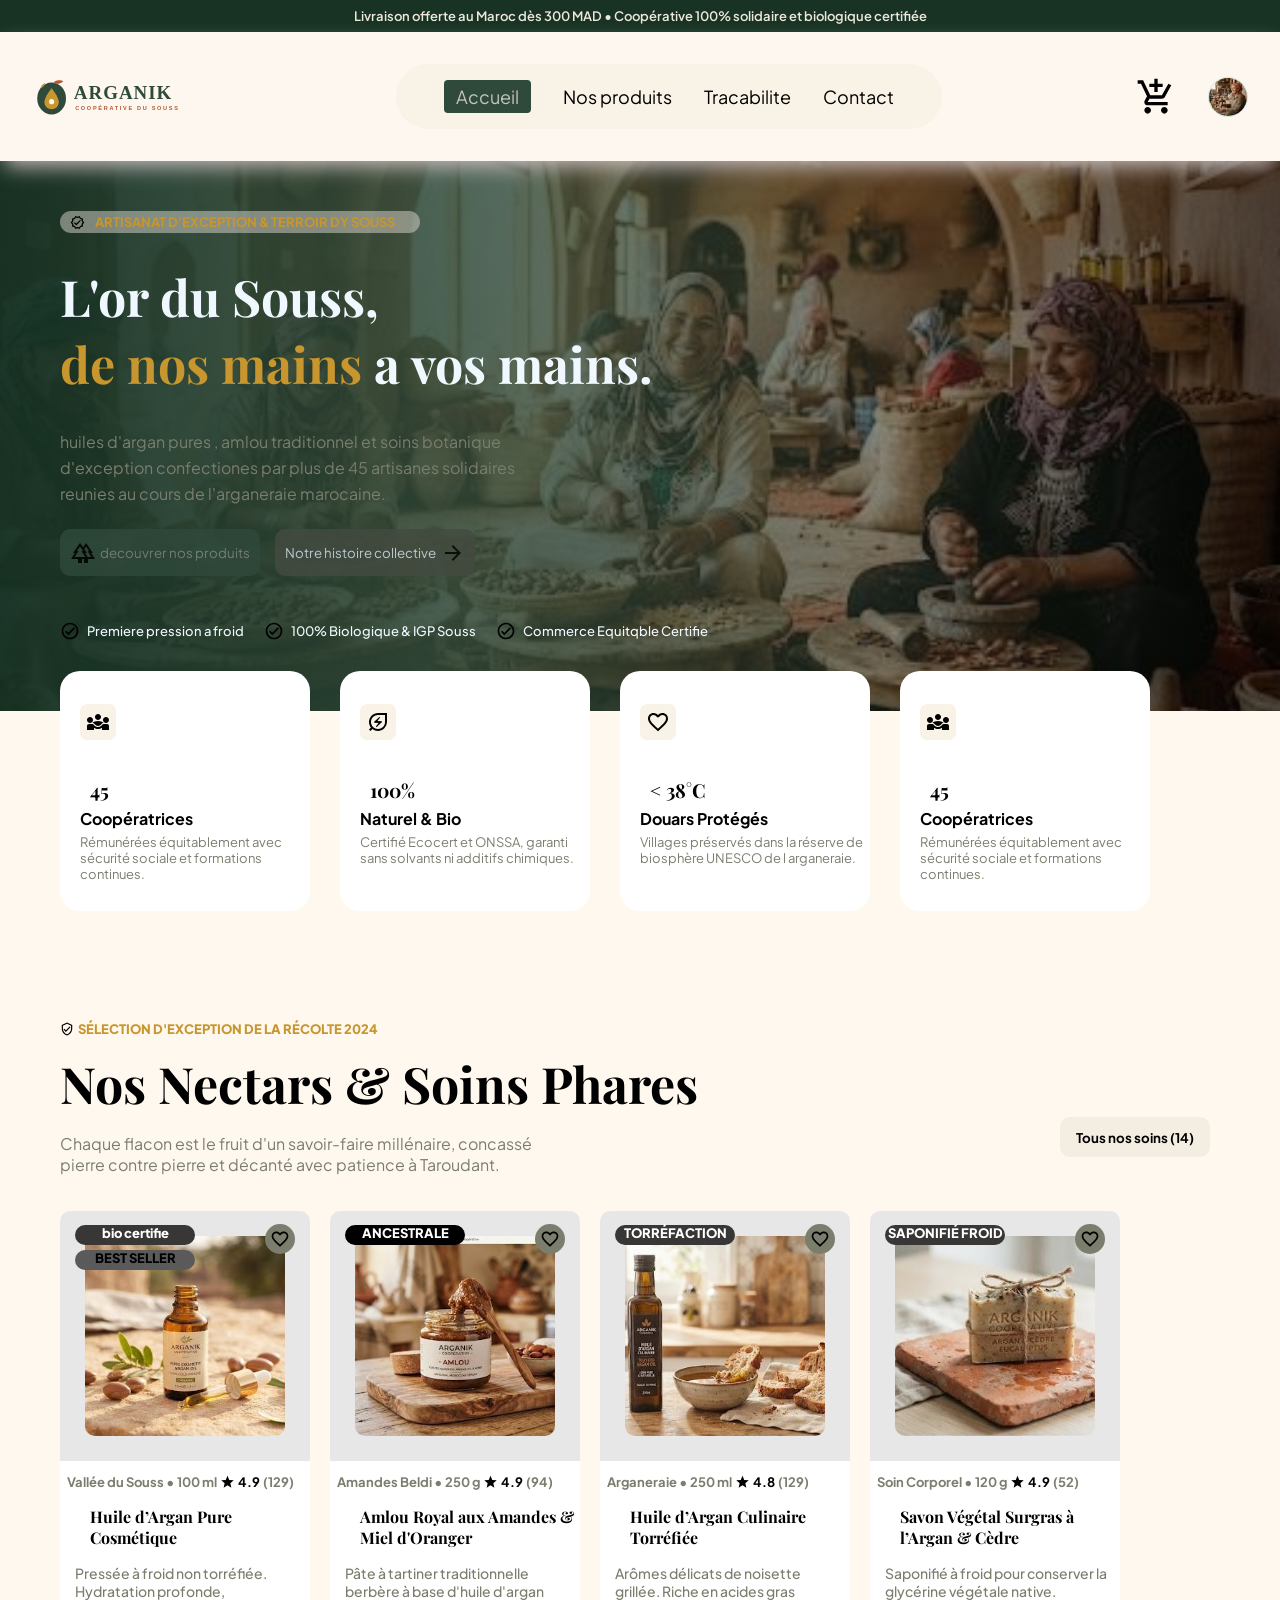
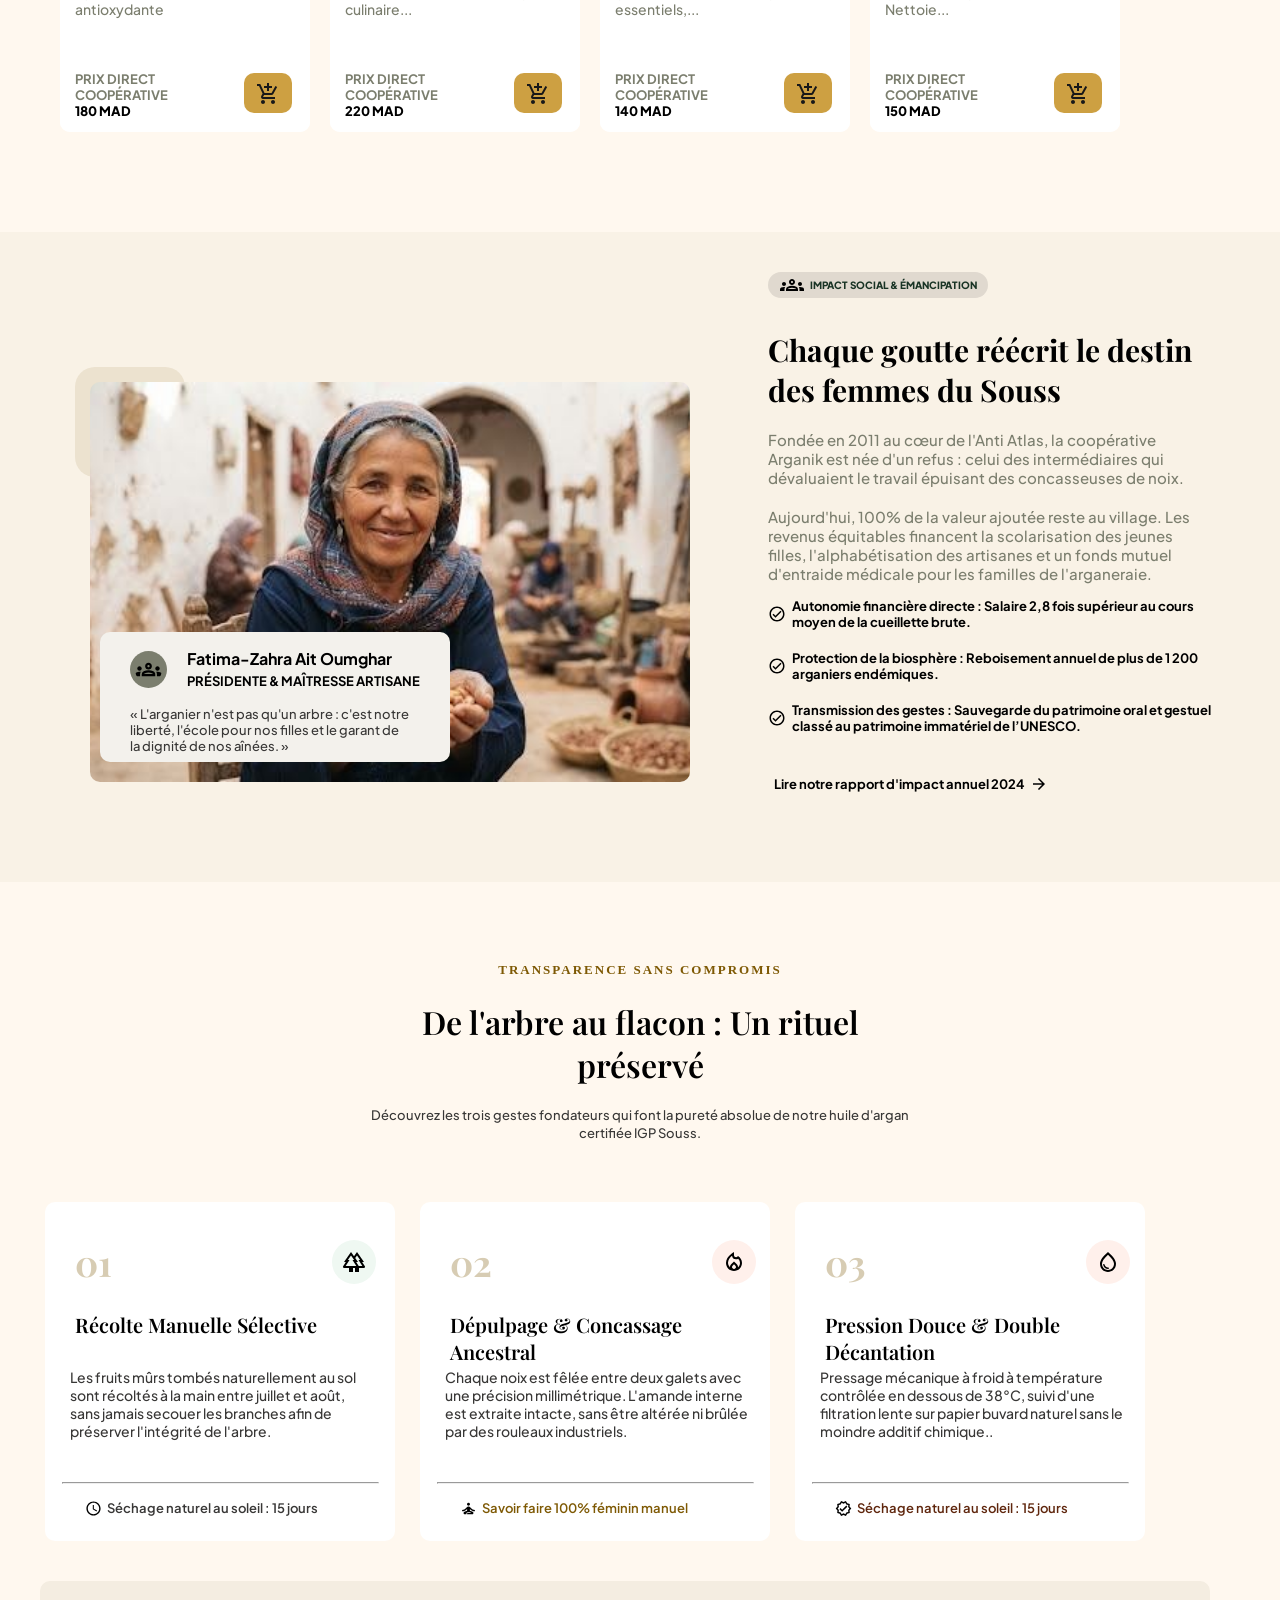
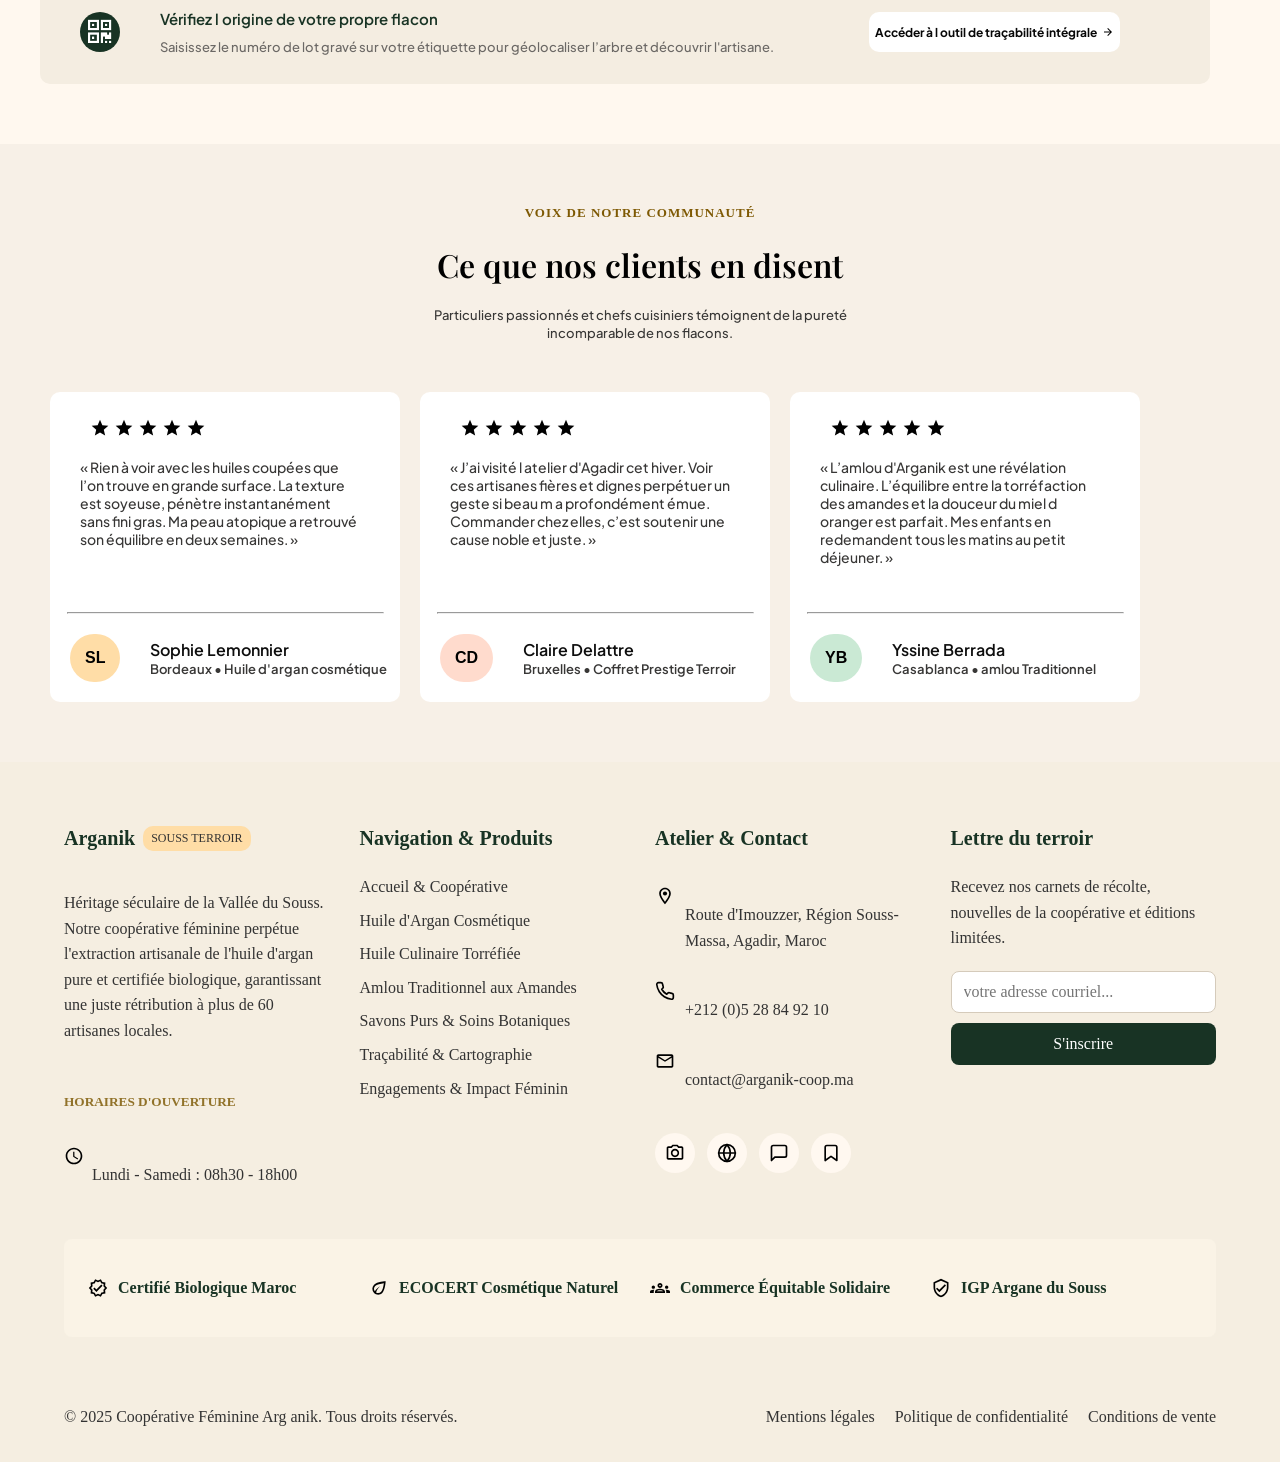
==== commit 569e1bf8: "review & fix all pages / ready to switch to main" ====
--- a/index.html
+++ b/index.html
@@ -27,19 +27,17 @@
             <div class="logo"><a href="index.html"><img src="imgs/logo/arganik-logo.svg" alt="arganik-logo"></a>
             </div>
             <img class="btn-menu" src="icones/burgerMenu.png" alt="menu"></button>
-            <ul class="menuPhone">
-                <li class="lien-actif">Accueil</li>
-                <li>Nos produits</li>
-                <li>Tracabilite</li>
-                <li>Contact</li>
-                <li>Profile</li>
-                <li>Panier</li>
+                   <ul class="menuPhone">
+                <li><a href="./index.html" class="lien-actif">Accueil</a></li>
+                <li><a href="/pages/nos-produit.html">Nos produits</a></li>
+                <li><a href="/pages/tracabilite.html" >Tracabilite</a></li>
+                <li><a href="/pages/contact.html" >Contact</a></li>
             </ul>
             <ul class="menu">
-                <li class="lien-actif">Accueil</li>
-                <li>Nos produits</li>
-                <li>Tracabilite</li>
-                <li>Contact</li>
+                <li><a href="./index.html" class="lien-actif">Accueil</a></li>
+                <li><a href="./pages/nos-produit.html">Nos produits</a></li>
+                <li><a href="/pages/tracabilite.html" >Tracabilite</a></li>
+                <li><a href="/pages/contact.html" >Contact</a></li>
             </ul>
             <div class="nav-actions">
                 <img class="painer" src="/icones/ajout-panier.svg" alt="panier">
@@ -236,7 +234,7 @@
             <span> PRÉSIDENTE & MAÎTRESSE ARTISANE</span>
           </p>
         </li>
-        <article>
+        <article class="article-div">
           « L'arganier n'est pas qu'un arbre : c'est notre liberté,
           l'école pour nos filles et le garant de la dignité de
           nos aînées. »
@@ -514,5 +512,5 @@
     </footer>
 
 </body>
-
+<script src="./produit.js"></script>
 </html>
--- a/styles/acceuil.css
+++ b/styles/acceuil.css
@@ -1,5 +1,7 @@
 body {
-    padding-top: 0px;
+  padding: 0;
+  margin: 0;
+
     /* padding: 20px; */
 
     background-color: #FFF8EF;
@@ -1705,12 +1707,15 @@
 }
 
 .site-header .pub {
+    width: 100%;
+    margin: 0;
+    padding: 8px 0;
+    box-sizing: border-box;
     background-color: #183324;
     color: #eee8dc;
     text-align: center;
     font-weight: 600;
     font-size: small;
-    padding-block: 0.5em;
 }
 
 .site-header .Navigation {
@@ -1718,7 +1723,7 @@
     top: 0;
     background-color: #fef7ef;
     display: flex;
-    padding: 2em;
+    padding:  1em 2em;
     justify-content: space-between;
     align-items: center;
     box-shadow: 0 10px 20px -5px rgb(202, 191, 191);
@@ -1751,6 +1756,12 @@
 }
 
 .site-header .menu .lien-actif {
+    background-color: #2f493a;
+    color: #c4c5bb;
+    padding: 5px 12px;
+    border-radius: 4px;
+}
+.menu .lien-actif {
     background-color: #2f493a;
     color: #c4c5bb;
     padding: 5px 12px;
@@ -2157,4 +2168,9 @@
     .site-footer .icon-pied {
         gap: 10px;
     }
+}
+a{
+text-decoration: none;
+color: black;
+
 }
